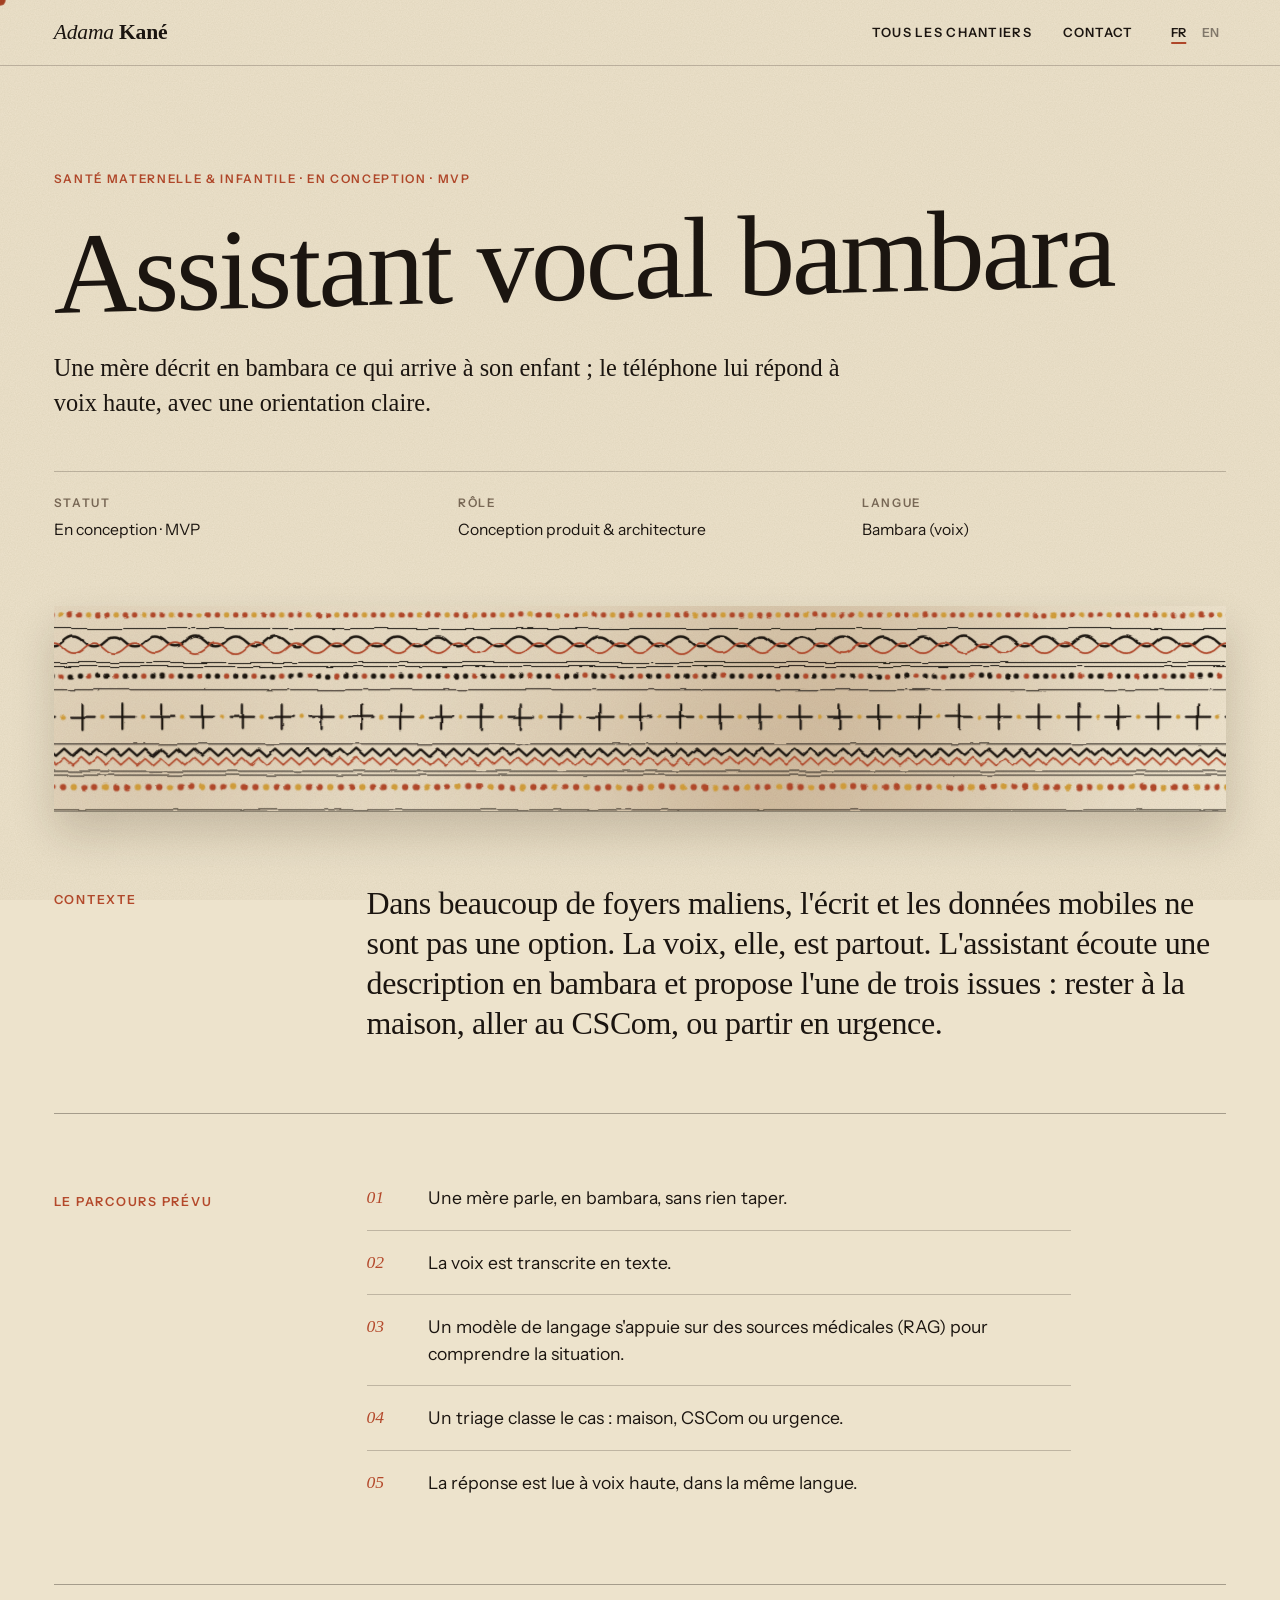
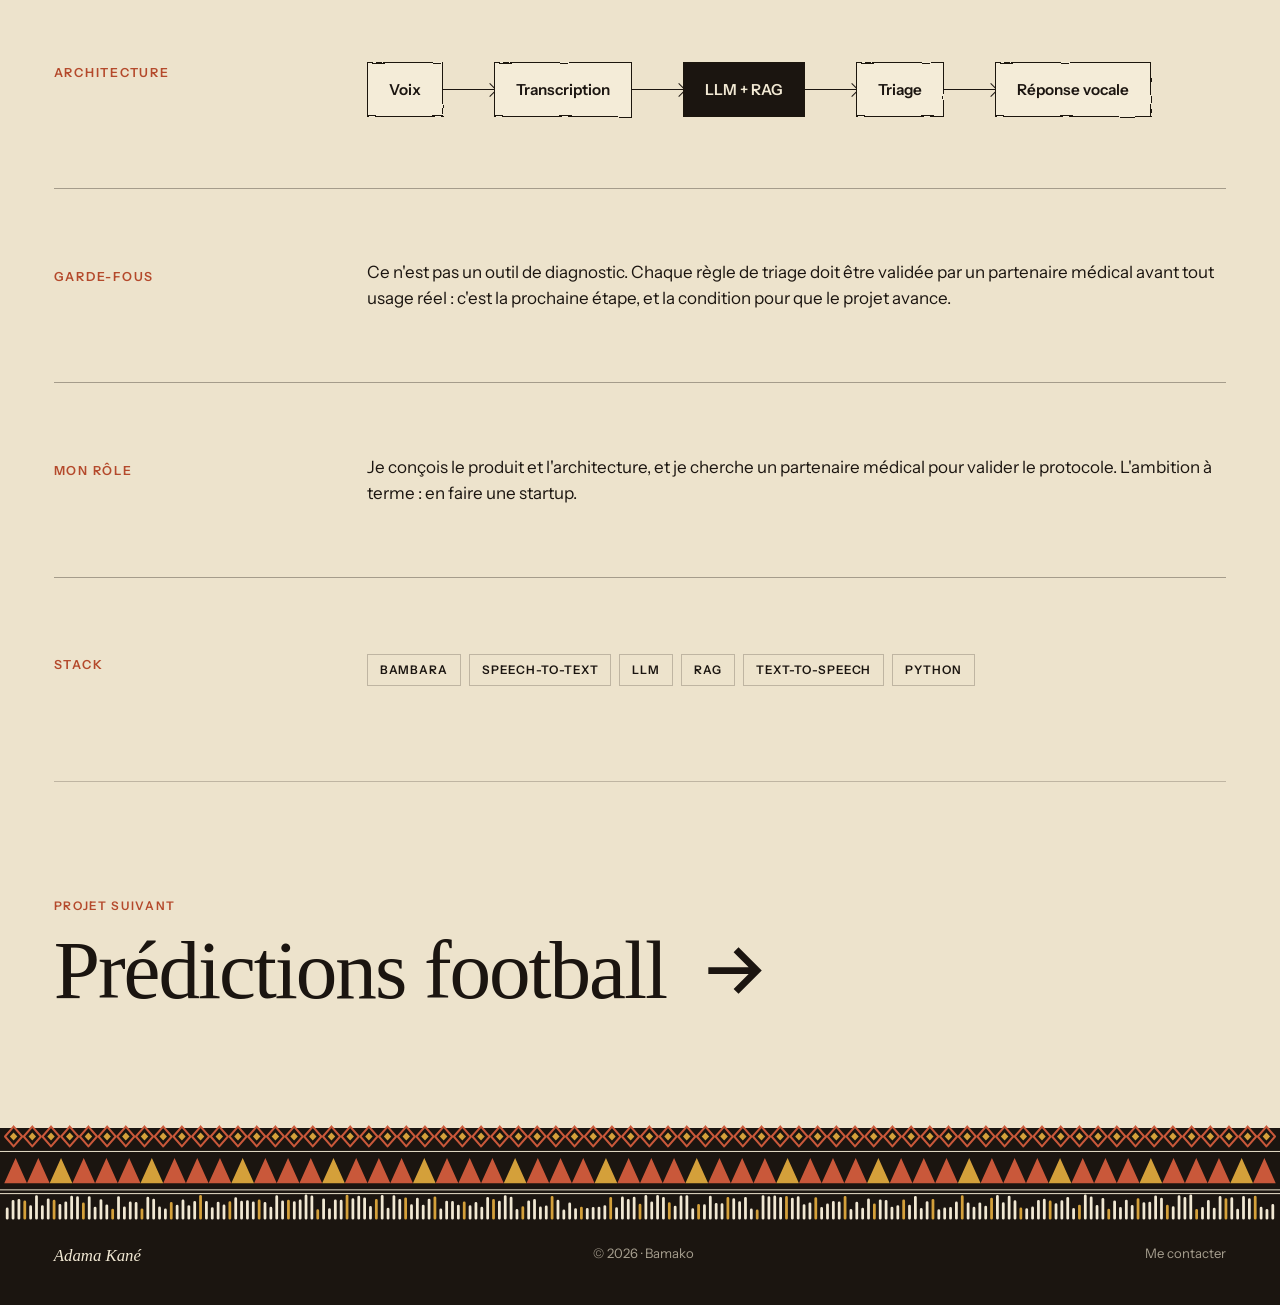
==== projects/assistant-vocal-bambara.html @ c0df25d8 "Mise à jour initiale du portfolio" ====
<!doctype html>
<html lang="fr">
<head>
<meta charset="utf-8">
<meta name="viewport" content="width=device-width,initial-scale=1">
<title data-fr="Assistant vocal bambara — Adama Kané" data-en="Bambara voice assistant — Adama Kané">Assistant vocal bambara — Adama Kané</title>
<meta name="description" content="Une mère décrit en bambara ce qui arrive à son enfant ; le téléphone lui répond à voix haute, avec une orientation claire.">
<meta name="theme-color" content="#EDE3CC">
<link rel="preload" href="../assets/fonts/fraunces-latin-full-normal.woff2" as="font" type="font/woff2" crossorigin>
<link rel="stylesheet" href="../assets/site.css">
<link rel="stylesheet" href="../assets/motion.css">
<script>document.documentElement.classList.add('js')</script>
</head>
<body>
<div class="veil" aria-hidden="true"></div>
<header class="hdr" data-tone="paper">
  <a class="brand" href="../index.html" aria-label="Adama Kané">Adama <b>Kané</b></a>
  <nav class="nav">
    <a href="../index.html#travaux" class="keep"><span class="fr">Tous les chantiers</span><span class="en">All work</span></a>
    <a href="../index.html#contact" class="keep">Contact</a>
    <div class="lang" role="group" aria-label="Langue"><button data-l="fr" class="on">FR</button><button data-l="en">EN</button></div>
  </nav>
</header>

<main>
<section class="case-hero">
  <div class="wrap">
    <p class="small"><span class="fr">Santé maternelle &amp; infantile · En conception · MVP</span><span class="en">Maternal &amp; child health · In design · MVP</span></p>
    <h1 class="disp split"><span class="fr">Assistant vocal bambara</span><span class="en">Bambara voice assistant</span></h1>
    <p class="case-lead rv"><span class="fr">Une mère décrit en bambara ce qui arrive à son enfant ; le téléphone lui répond à voix haute, avec une orientation claire.</span><span class="en">A mother describes in Bambara what is happening to her child; the phone answers aloud with a clear direction.</span></p>
    <div class="case-meta rv"><div><span class="small"><span class="fr">Statut</span><span class="en">Status</span></span><span class="fr">En conception · MVP</span><span class="en">In design · MVP</span></div><div><span class="small"><span class="fr">Rôle</span><span class="en">Role</span></span><span class="fr">Conception produit &amp; architecture</span><span class="en">Product design &amp; architecture</span></div><div><span class="small"><span class="fr">Langue</span><span class="en">Language</span></span><span class="fr">Bambara (voix)</span><span class="en">Bambara (voice)</span></div></div>
  </div>
</section>
<div class="banner"><div class="banner-in"><svg class="cloth" data-cloth="banner" data-seed="101" aria-hidden="true"></svg></div></div>
<div class="wrap">
  <div class="cs rv"><h2><span class="fr">Contexte</span><span class="en">Context</span></h2><div><p class="big fr">Dans beaucoup de foyers maliens, l'écrit et les données mobiles ne sont pas une option. La voix, elle, est partout. L'assistant écoute une description en bambara et propose l'une de trois issues : rester à la maison, aller au CSCom, ou partir en urgence.</p><p class="big en">In many Malian households, writing and mobile data are not an option. Voice is everywhere. The assistant listens to a description in Bambara and suggests one of three outcomes: stay home, go to the CSCom, or go to emergency care.</p></div></div>
  <div class="cs rv"><h2><span class="fr">Le parcours prévu</span><span class="en">The planned journey</span></h2><ol><li><span class="fr">Une mère parle, en bambara, sans rien taper.</span><span class="en">A mother speaks in Bambara, without typing anything.</span></li><li><span class="fr">La voix est transcrite en texte.</span><span class="en">The voice is transcribed to text.</span></li><li><span class="fr">Un modèle de langage s'appuie sur des sources médicales (RAG) pour comprendre la situation.</span><span class="en">A language model draws on medical sources (RAG) to understand the situation.</span></li><li><span class="fr">Un triage classe le cas : maison, CSCom ou urgence.</span><span class="en">A triage step classifies the case: home, CSCom or emergency.</span></li><li><span class="fr">La réponse est lue à voix haute, dans la même langue.</span><span class="en">The answer is spoken aloud, in the same language.</span></li></ol></div>
  <div class="cs rv"><h2>Architecture</h2><div class="flow rv"><span class="node">Voix</span><span class="link"></span><span class="node">Transcription</span><span class="link"></span><span class="node core">LLM + RAG</span><span class="link"></span><span class="node">Triage</span><span class="link"></span><span class="node"><span class="fr">Réponse vocale</span><span class="en">Spoken reply</span></span></div></div>
  <div class="cs rv"><h2><span class="fr">Garde-fous</span><span class="en">Safeguards</span></h2><div><p class="fr">Ce n'est pas un outil de diagnostic. Chaque règle de triage doit être validée par un partenaire médical avant tout usage réel : c'est la prochaine étape, et la condition pour que le projet avance.</p><p class="en">This is not a diagnostic tool. Every triage rule must be validated by a medical partner before any real use: that is the next step, and the condition for the project to move forward.</p></div></div>
  <div class="cs rv"><h2><span class="fr">Mon rôle</span><span class="en">My role</span></h2><div><p class="fr">Je conçois le produit et l'architecture, et je cherche un partenaire médical pour valider le protocole. L'ambition à terme : en faire une startup.</p><p class="en">I am designing the product and its architecture, and looking for a medical partner to validate the protocol. The longer-term ambition: turn it into a startup.</p></div></div>
  <div class="cs rv"><h2>Stack</h2><div class="tags"><span>Bambara</span><span>Speech-to-text</span><span>LLM</span><span>RAG</span><span>Text-to-speech</span><span>Python</span></div></div>
  <a class="nextp" href="football-predictions.html" data-cur="Suivant" data-cur-en="Next"><span class="small"><span class="fr">Projet suivant</span><span class="en">Next project</span></span><strong><span class="fr">Prédictions football</span><span class="en">Football predictions</span><svg class="arr" viewBox="0 0 24 24" fill="none" stroke="currentColor" stroke-width="2"><path d="M5 12h14M13 6l6 6-6 6"/></svg></strong></a>
</div>
</main>
<footer class="foot">
  <svg class="band cloth" data-cloth="band" viewBox="0 0 1200 96" aria-hidden="true"></svg>
  <div class="wrap foot-in"><b>Adama Kané</b><span>© <span data-year>2026</span> · Bamako</span><a href="../index.html#contact" class="ul"><span class="fr">Me contacter</span><span class="en">Get in touch</span></a></div>
</footer>
<script src="../assets/cloth.js"></script>
<script src="../assets/site.js"></script>
<script src="../assets/motion.js"></script>
</body>
</html>
---- assets/site.css ----
/* =========================================================
   Adama Kané — portfolio
   Terre, encre, indigo. Motifs inspirés du bògòlanfini.
   ========================================================= */

@font-face{
  font-family:'Fraunces'; font-style:normal; font-weight:100 900; font-display:swap;
  src:url(fonts/fraunces-latin-full-normal.woff2) format('woff2');
  unicode-range:U+0000-00FF,U+0131,U+0152-0153,U+02BB-02BC,U+02C6,U+02DA,U+02DC,U+0304,U+0308,U+0329,U+2000-206F,U+20AC,U+2122,U+2191,U+2193,U+2212,U+2215,U+FEFF,U+FFFD;
}
@font-face{
  font-family:'Fraunces'; font-style:normal; font-weight:100 900; font-display:swap;
  src:url(fonts/fraunces-latin-ext-full-normal.woff2) format('woff2');
  unicode-range:U+0100-02BA,U+02BD-02C5,U+02C7-02CC,U+02CE-02D7,U+02DD-02FF,U+0304,U+0308,U+0329,U+1D00-1DBF,U+1E00-1E9F,U+1EF2-1EFF,U+2020,U+20A0-20AB,U+20AD-20C0,U+2113,U+2C60-2C7F,U+A720-A7FF;
}
@font-face{
  font-family:'Fraunces'; font-style:italic; font-weight:100 900; font-display:swap;
  src:url(fonts/fraunces-latin-full-italic.woff2) format('woff2');
  unicode-range:U+0000-00FF,U+0131,U+0152-0153,U+02BB-02BC,U+02C6,U+02DA,U+02DC,U+0304,U+0308,U+0329,U+2000-206F,U+20AC,U+2122,U+2191,U+2193,U+2212,U+2215,U+FEFF,U+FFFD;
}
@font-face{
  font-family:'Fraunces'; font-style:italic; font-weight:100 900; font-display:swap;
  src:url(fonts/fraunces-latin-ext-full-italic.woff2) format('woff2');
  unicode-range:U+0100-02BA,U+02BD-02C5,U+02C7-02CC,U+02CE-02D7,U+02DD-02FF,U+0304,U+0308,U+0329,U+1D00-1DBF,U+1E00-1E9F,U+1EF2-1EFF,U+2020,U+20A0-20AB,U+20AD-20C0,U+2113,U+2C60-2C7F,U+A720-A7FF;
}
@font-face{
  font-family:'Instrument Sans'; font-style:normal; font-weight:400 700; font-display:swap;
  src:url(fonts/instrument-sans-latin-wght-normal.woff2) format('woff2');
  unicode-range:U+0000-00FF,U+0131,U+0152-0153,U+02BB-02BC,U+02C6,U+02DA,U+02DC,U+0304,U+0308,U+0329,U+2000-206F,U+20AC,U+2122,U+2191,U+2193,U+2212,U+2215,U+FEFF,U+FFFD;
}
@font-face{
  font-family:'Instrument Sans'; font-style:normal; font-weight:400 700; font-display:swap;
  src:url(fonts/instrument-sans-latin-ext-wght-normal.woff2) format('woff2');
  unicode-range:U+0100-02BA,U+02BD-02C5,U+02C7-02CC,U+02CE-02D7,U+02DD-02FF,U+0304,U+0308,U+0329,U+1D00-1DBF,U+1E00-1E9F,U+1EF2-1EFF,U+2020,U+20A0-20AB,U+20AD-20C0,U+2113,U+2C60-2C7F,U+A720-A7FF;
}

:root{
  --paper:#EDE3CC;
  --paper-2:#E4D7B8;
  --cloth:#F4ECD8;
  --ink:#1B1510;
  --mud:#3B2A1E;
  --rust:#B4492B;
  --ochre:#D4A03A;
  --indigo:#1E2A47;
  --cream:#F1E8D3;
  --line:rgba(27,21,16,.22);
  --line-light:rgba(241,232,211,.22);

  --serif:'Fraunces','Iowan Old Style','Georgia',serif;
  --sans:'Instrument Sans','Helvetica Neue',Arial,sans-serif;
  --ease:cubic-bezier(.2,.7,.2,1);
  --pad:clamp(20px,4.2vw,64px);
  --max:1480px;
}

*{ margin:0; padding:0; box-sizing:border-box; }
html{ scroll-behavior:smooth; -webkit-text-size-adjust:100%; text-size-adjust:100%; }
body{
  font-family:var(--sans); font-size:17px; line-height:1.55; color:var(--ink);
  background:var(--paper); overflow-x:hidden;
  -webkit-font-smoothing:antialiased; text-rendering:optimizeLegibility;
}
a{ color:inherit; text-decoration:none; }
button{ font:inherit; color:inherit; background:none; border:0; cursor:pointer; }
img,svg{ display:block; max-width:100%; }
::selection{ background:var(--rust); color:var(--cream); }
:focus-visible{ outline:2px solid var(--rust); outline-offset:4px; }

/* grain de papier */
body::after{
  content:''; position:fixed; inset:0; z-index:998; pointer-events:none; opacity:.55; mix-blend-mode:multiply;
  background-image:url("data:image/svg+xml;utf8,<svg xmlns='http://www.w3.org/2000/svg' width='220' height='220'><filter id='n'><feTurbulence type='fractalNoise' baseFrequency='.85' numOctaves='2' stitchTiles='stitch'/><feColorMatrix values='0 0 0 0 .3  0 0 0 0 .22  0 0 0 0 .12  0 0 0 .22 0'/></filter><rect width='100%' height='100%' filter='url(%23n)'/></svg>");
}

/* langues */
.en{ display:none; }
body.en .fr{ display:none; }
body.en .en{ display:revert; }

.wrap{ max-width:var(--max); margin:0 auto; padding:0 var(--pad); }
.disp{ font-family:var(--serif); font-variation-settings:'opsz' 144,'SOFT' 40,'WONK' 0; font-weight:360; letter-spacing:-.025em; }
.disp em, em.it{ font-style:italic; font-variation-settings:'opsz' 144,'SOFT' 100,'WONK' 1; }
.small{ font-size:.74rem; letter-spacing:.14em; text-transform:uppercase; font-weight:600; }
.arr{ width:1em; height:1em; display:inline-block; vertical-align:-.12em; }

/* ---------- rideau d'entrée ---------- */
.curtain{ display:none; }
.intro .curtain{
  display:grid; place-items:center; position:fixed; inset:0; z-index:1000; background:var(--paper);
  transition:transform 1s cubic-bezier(.7,0,.2,1);
}
.curtain.lift{ transform:translateY(-100%); }
.curtain-inner{ text-align:center; color:var(--ink); }
.curtain svg{ width:min(320px,70vw); height:auto; margin:0 auto 18px; overflow:visible; }
.curtain path{ fill:none; stroke:var(--rust); stroke-width:3; stroke-linecap:round; stroke-linejoin:round; stroke-dasharray:1 2; stroke-dashoffset:1.02; animation:paint 1.1s var(--ease) .15s forwards; }
.curtain-word{ font-family:var(--serif); font-style:italic; font-size:clamp(2rem,6vw,3.4rem); font-variation-settings:'opsz' 144,'SOFT' 100,'WONK' 1; opacity:0; animation:fadeUp .8s var(--ease) .7s forwards; }
@keyframes paint{ to{ stroke-dashoffset:0; } }
@keyframes fadeUp{ from{ opacity:0; transform:translateY(14px); } to{ opacity:1; transform:none; } }

/* ---------- en-tête ---------- */
.hdr{
  position:fixed; top:0; left:0; right:0; z-index:100;
  display:flex; align-items:center; justify-content:space-between; gap:24px;
  padding:16px var(--pad); color:var(--ink); background:rgba(237,227,204,.94);
  border-bottom:1px solid var(--line);
  transition:transform .5s var(--ease), background .4s, color .4s, border-color .4s;
}
.hdr[data-tone="ink"]{ background:rgba(27,21,16,.94); color:var(--cream); border-color:var(--line-light); }
.hdr.hide{ transform:translateY(-101%); }
.brand{ font-family:var(--serif); font-style:italic; font-size:1.35rem; font-variation-settings:'opsz' 72,'SOFT' 100,'WONK' 1; letter-spacing:-.01em; }
.brand b{ font-style:normal; font-weight:600; }
.nav{ display:flex; align-items:center; gap:clamp(14px,2.4vw,34px); }
.nav a{ position:relative; font-size:.8rem; letter-spacing:.1em; text-transform:uppercase; font-weight:600; padding:6px 0; }
.nav a::after, a.ul::after{
  content:''; position:absolute; left:0; bottom:-3px; height:6px; width:0; overflow:hidden;
  background:url("data:image/svg+xml;utf8,<svg xmlns='http://www.w3.org/2000/svg' width='12' height='6' viewBox='0 0 12 6'><path d='M0 3 Q3 0 6 3 T12 3' fill='none' stroke='%23B4492B' stroke-width='1.4'/></svg>") repeat-x left center;
  transition:width .45s var(--ease);
}
.nav a:hover::after, .nav a.on::after, a.ul:hover::after{ width:100%; }
.lang{ display:flex; gap:2px; font-size:.78rem; font-weight:600; letter-spacing:.08em; }
.lang button{ padding:4px 7px; opacity:.5; transition:opacity .25s; }
.lang button.on{ opacity:1; text-decoration:underline; text-decoration-color:var(--rust); text-underline-offset:5px; text-decoration-thickness:2px; }
.menu-btn{ display:none; font-size:.8rem; letter-spacing:.1em; text-transform:uppercase; font-weight:600; }
.mnav{ display:none; }
@media (max-width:860px){
  .nav a:not(.keep){ display:none; }
  .menu-btn{ display:block; }
  .mnav{
    position:fixed; inset:0; z-index:99; background:var(--ink); color:var(--cream);
    display:flex; flex-direction:column; justify-content:center; gap:10px; padding:0 var(--pad);
    transform:translateY(-100%); transition:transform .7s cubic-bezier(.7,0,.2,1);
  }
  body.menu-open .mnav{ transform:none; }
  .mnav a{ font-family:var(--serif); font-size:clamp(2.4rem,11vw,4rem); font-variation-settings:'opsz' 144,'SOFT' 50; font-weight:340; line-height:1.15; }
}

/* ---------- sections ---------- */
section{ position:relative; scroll-margin-top:60px; }
.sec{ padding:clamp(80px,12vw,168px) 0; }
.ink{ background:var(--ink); color:var(--cream); }
.indigo{ background:var(--indigo); color:var(--cream); }
.paper2{ background:var(--paper-2); }
.ink::before, .indigo::before{
  content:''; position:absolute; left:0; right:0; top:-13px; height:14px; z-index:2;
  background:currentColor; color:inherit;
  -webkit-mask:url("data:image/svg+xml;utf8,<svg xmlns='http://www.w3.org/2000/svg' width='28' height='14' viewBox='0 0 28 14'><path d='M0 14 L14 0 L28 14Z' fill='black'/></svg>") repeat-x left bottom/28px 14px;
  mask:url("data:image/svg+xml;utf8,<svg xmlns='http://www.w3.org/2000/svg' width='28' height='14' viewBox='0 0 28 14'><path d='M0 14 L14 0 L28 14Z' fill='black'/></svg>") repeat-x left bottom/28px 14px;
}
.ink::before{ background:var(--ink); } .indigo::before{ background:var(--indigo); }
.kicker{ display:flex; align-items:center; gap:14px; margin-bottom:28px; }
.kicker::before{ content:''; width:38px; height:2px; background:var(--rust); }

/* ---------- hero ---------- */
.hero{ min-height:100svh; display:flex; align-items:center; padding:clamp(110px,14vw,150px) 0 clamp(50px,6vw,80px); }
.hero-grid{ display:grid; grid-template-columns:minmax(0,1.45fr) minmax(0,.8fr); gap:clamp(30px,6vw,110px); align-items:center; width:100%; }
.hero h1{ font-size:clamp(2.55rem,6.1vw,6rem); line-height:.99; margin:0 0 clamp(26px,3.4vw,46px); }
.hero h1 em{ color:var(--rust); }
.hero-lead{ font-size:clamp(1.02rem,1.35vw,1.22rem); max-width:36em; color:#40342a; margin-bottom:clamp(28px,3.4vw,44px); }
.hero-cta{ display:flex; flex-wrap:wrap; align-items:center; gap:18px 34px; }
.btn{
  position:relative; display:inline-flex; align-items:center; gap:12px; padding:17px 26px;
  background:var(--rust); color:var(--cream); font-weight:600; font-size:.95rem; letter-spacing:.02em; overflow:hidden;
  transition:transform .35s var(--ease);
}
.btn::before{ content:''; position:absolute; inset:0; background:var(--ink); transform:translateY(101%); transition:transform .45s var(--ease); }
.btn > *{ position:relative; }
.btn:hover::before{ transform:none; }
.link-arrow{ position:relative; display:inline-flex; align-items:center; gap:10px; font-weight:600; font-size:.95rem; padding-bottom:4px; }
.link-arrow .arr{ transition:transform .35s var(--ease); }
.link-arrow:hover .arr{ transform:translateX(5px); }
.dispo{ display:inline-flex; align-items:center; gap:10px; margin-top:clamp(26px,3vw,40px); font-size:.8rem; letter-spacing:.1em; text-transform:uppercase; font-weight:600; color:#40342a; }
.dispo i{ width:9px; height:9px; border-radius:50%; background:var(--ochre); box-shadow:0 0 0 0 rgba(212,160,58,.6); animation:ping 2.4s ease-out infinite; }
@keyframes ping{ to{ box-shadow:0 0 0 12px rgba(212,160,58,0); } }

.cloth-wrap{
  position:relative; width:100%; max-width:470px; justify-self:end;
  aspect-ratio:400/612; transform:rotate(var(--rot,1.4deg)) translate(var(--tx,0),var(--ty,0));
  transition:transform .9s var(--ease); will-change:transform;
  filter:drop-shadow(0 34px 38px rgba(45,28,12,.26)) drop-shadow(0 4px 6px rgba(45,28,12,.18));
}
.cloth-wrap::before{ /* clou */
  content:''; position:absolute; z-index:3; left:50%; top:-9px; width:15px; height:15px; margin-left:-7px; border-radius:50%;
  background:radial-gradient(circle at 35% 30%,#9a8a72,#3a2e22 70%); box-shadow:0 2px 3px rgba(0,0,0,.35);
}
.cloth{ width:100%; height:100%; overflow:visible; }
.cloth-cap{ position:absolute; left:0; right:0; bottom:-34px; display:flex; justify-content:space-between; font-size:.7rem; letter-spacing:.12em; text-transform:uppercase; font-weight:600; color:#6a5a48; filter:none; }
@media (max-width:900px){
  .hero{ align-items:flex-start; }
  .hero-grid{ grid-template-columns:1fr; }
  .cloth-wrap{ justify-self:start; max-width:340px; margin-top:20px; }
}

/* motifs : tracé progressif */
.cloth .p{ stroke-dasharray:1 2; stroke-dashoffset:1.02; }
.cloth .f{ opacity:0; }
.cloth.painted .p{ animation:paint 1.1s cubic-bezier(.5,0,.2,1) forwards; animation-delay:var(--d,0ms); }
.cloth.painted .f{ animation:fadeIn .6s ease forwards; animation-delay:var(--d,0ms); }
@keyframes fadeIn{ to{ opacity:1; } }
.cloth.static .p{ stroke-dashoffset:0; animation:none; }
.cloth.static .f{ opacity:1; animation:none; }
.cloth g.row{ transition:transform .9s var(--ease); }

/* ---------- manifeste ---------- */
.manifesto p.m-big{ font-size:clamp(1.7rem,3.7vw,3.3rem); line-height:1.17; max-width:21em; }
.manifesto p.m-sub{ margin-top:1.4em; font-size:clamp(1.05rem,1.4vw,1.25rem); line-height:1.6; max-width:34em; font-family:var(--sans); letter-spacing:0; color:#40342a; font-variation-settings:normal; font-weight:400; }
.hl{ background:linear-gradient(transparent 60%,rgba(180,73,43,.3) 60% 94%,transparent 94%) no-repeat left; background-size:0% 100%; transition:background-size 1.3s var(--ease) .5s; }
.hl.in{ background-size:100% 100%; }

/* ---------- chantiers ---------- */
.sec-head{ display:flex; flex-wrap:wrap; justify-content:space-between; align-items:flex-end; gap:20px 40px; margin-bottom:clamp(36px,5vw,64px); }
.sec-head h2{ font-size:clamp(2.6rem,7vw,6.4rem); line-height:.95; }
.sec-head p{ max-width:22em; color:#5a4a3a; font-size:.98rem; }
.ink .sec-head p, .indigo .sec-head p{ color:rgba(241,232,211,.7); }
.rows{ border-bottom:1px solid var(--line); }
.row{
  display:grid; grid-template-columns:4.2rem minmax(0,1.5fr) minmax(0,1fr) auto; align-items:center; gap:clamp(14px,2.4vw,40px);
  padding:clamp(22px,2.8vw,38px) 0; border-top:1px solid var(--line); position:relative;
}
.row .no{ font-family:var(--serif); font-size:1rem; font-style:italic; color:var(--rust); font-variation-settings:'opsz' 36,'SOFT' 100,'WONK' 1; }
.row h3{ font-size:clamp(1.9rem,4.1vw,3.8rem); line-height:1.02; transition:transform .55s var(--ease), color .35s; }
.row .meta{ font-size:.95rem; color:#4d3f31; }
.row .meta .small{ display:block; color:var(--rust); margin-bottom:6px; }
.row .stack{ display:block; margin-top:8px; font-size:.78rem; letter-spacing:.06em; color:#7a6a58; }
.row .thumb{ width:0; height:clamp(88px,9vw,130px); overflow:hidden; transition:width .7s var(--ease); background:var(--cloth); box-shadow:0 10px 24px rgba(45,28,12,.2); }
.row .thumb svg{ width:15rem; height:100%; }
.row .go{ position:absolute; right:0; top:50%; width:44px; height:44px; margin-top:-22px; display:grid; place-items:center; border:1px solid var(--ink); border-radius:50%; opacity:0; transform:translateX(-10px); transition:all .45s var(--ease); background:var(--paper); }
.row:hover h3{ transform:translateX(clamp(8px,1.2vw,18px)); color:var(--rust); }
.row:hover .thumb{ width:min(15rem,18vw); }
.row:hover .go{ opacity:1; transform:none; }
@media (hover:none){ .row .thumb{ width:6.5rem; } .row .thumb svg{ width:100%; } .row .go{ display:none; } }
@media (max-width:860px){
  .row{ grid-template-columns:2.4rem minmax(0,1fr); }
  .row .meta{ grid-column:2; }
  .row .thumb{ grid-column:2; width:100%; height:64px; }
  .row .thumb svg{ width:100%; }
  .row:hover .thumb{ width:100%; }
  .row .go{ display:none; }
}

/* ---------- en ce moment (voix) ---------- */
.voice h2{ font-size:clamp(2.8rem,8.4vw,8rem); line-height:.93; }
.voice h2 .l{ display:block; transition:color .6s, transform .8s var(--ease); color:rgba(241,232,211,.26); }
.voice h2 .l.on{ color:var(--cream); transform:translateX(.06em); }
.voice h2 .l.on.k2{ color:var(--ochre); }
.voice h2 .l.on.k3{ color:#E0694A; }
.voice-grid{ display:grid; grid-template-columns:minmax(0,1.1fr) minmax(0,.9fr); gap:clamp(30px,6vw,100px); align-items:end; margin-top:clamp(36px,5vw,64px); }
.voice canvas{ width:100%; height:clamp(160px,22vw,260px); display:block; }
.voice-copy p{ color:rgba(241,232,211,.82); max-width:33em; margin-bottom:1.1em; }
.voice-copy .note{ font-size:.82rem; color:rgba(241,232,211,.5); border-left:2px solid var(--rust); padding-left:14px; margin-top:26px; }
.voice-cta{ margin-top:34px; }
.voice .link-arrow{ color:var(--cream); }
.tags{ display:flex; flex-wrap:wrap; gap:8px; margin:6px 0 24px; }
.tags span{ font-size:.74rem; letter-spacing:.08em; text-transform:uppercase; font-weight:600; padding:6px 12px; border:1px solid var(--line-light); }
@media (max-width:900px){ .voice-grid{ grid-template-columns:1fr; } }

/* ---------- atelier ---------- */
.craft-row{ display:grid; grid-template-columns:minmax(0,.7fr) minmax(0,2.3fr); gap:clamp(18px,4vw,60px); padding:clamp(22px,2.6vw,34px) 0; border-top:1px solid var(--line); }
.craft-row:last-child{ border-bottom:1px solid var(--line); }
.craft-row h3{ font-size:1rem; font-weight:600; font-family:var(--sans); letter-spacing:0; font-variation-settings:normal; }
.craft-row h3 i{ display:block; font-family:var(--serif); font-style:italic; color:var(--rust); font-weight:400; margin-bottom:4px; font-variation-settings:'opsz' 36,'SOFT' 100,'WONK' 1; }
.items{ font-family:var(--serif); font-size:clamp(1.5rem,2.9vw,2.6rem); line-height:1.22; font-variation-settings:'opsz' 100,'SOFT' 30; font-weight:340; letter-spacing:-.015em; }
.items span{ transition:color .25s, font-style .25s; cursor:default; }
.items span:hover{ color:var(--rust); font-style:italic; }
.items span + span::before{ content:''; display:inline-block; width:.3em; height:.3em; margin:0 .5em .14em; background:var(--rust); transform:rotate(45deg); }
.items small{ font-family:var(--sans); font-size:.5em; letter-spacing:.08em; text-transform:uppercase; color:var(--rust); font-weight:600; margin-left:.6em; }
@media (max-width:760px){ .craft-row{ grid-template-columns:1fr; gap:8px; } }

/* ---------- parcours ---------- */
.path{ display:grid; grid-template-columns:minmax(0,1.6fr) minmax(0,.9fr); gap:clamp(30px,6vw,100px); }
.step{ display:grid; grid-template-columns:minmax(6.5rem,.5fr) 1fr; gap:clamp(14px,3vw,40px); padding:clamp(22px,2.8vw,36px) 0; border-top:1px solid var(--line); }
.step:last-child{ border-bottom:1px solid var(--line); }
.step .yr{ font-family:var(--serif); font-size:clamp(1.8rem,3.4vw,3rem); line-height:1; font-variation-settings:'opsz' 144,'SOFT' 60; font-weight:340; color:var(--rust); letter-spacing:-.02em; }
.step h3{ font-family:var(--sans); font-size:1.1rem; font-weight:600; margin-bottom:4px; }
.step .where{ color:#6a5a48; font-size:.92rem; margin-bottom:8px; }
.step p{ font-size:.96rem; color:#40342a; max-width:36em; }
.aside-lang{ align-self:start; position:sticky; top:100px; }
.aside-lang p.disp{ font-size:clamp(1.5rem,2.4vw,2.2rem); line-height:1.2; }
@media (max-width:900px){ .path{ grid-template-columns:1fr; } .aside-lang{ position:static; } }

/* ---------- contact ---------- */
.contact h2{ font-size:clamp(2.8rem,8.6vw,8.4rem); line-height:.94; margin-bottom:clamp(36px,5vw,70px); }
.paths{ display:grid; grid-template-columns:1fr 1fr; border-top:1px solid var(--line-light); }
.paths a{ position:relative; padding:clamp(26px,3vw,44px) clamp(0px,1.4vw,20px) clamp(26px,3vw,44px) 0; display:block; overflow:hidden; }
.paths a + a{ border-left:1px solid var(--line-light); padding-left:clamp(20px,3vw,44px); }
.paths .small{ color:var(--ochre); display:block; margin-bottom:12px; }
.paths strong{ font-family:var(--serif); font-weight:340; font-size:clamp(1.6rem,3.2vw,2.8rem); line-height:1.1; display:flex; align-items:center; gap:14px; font-variation-settings:'opsz' 144,'SOFT' 40; transition:color .3s, transform .5s var(--ease); }
.paths a:hover strong{ color:var(--ochre); transform:translateX(8px); }
.paths .arr{ width:.9em; height:.9em; flex-shrink:0; }
.reach{ display:grid; grid-template-columns:repeat(4,1fr); gap:20px 30px; margin-top:clamp(34px,4vw,56px); padding-top:26px; border-top:1px solid var(--line-light); }
.reach .small{ display:block; color:rgba(241,232,211,.5); margin-bottom:6px; }
.reach a, .reach button{ font-size:1rem; text-align:left; word-break:break-word; position:relative; }
.reach .copy::after{ content:attr(data-done); position:absolute; left:0; top:-1.4em; font-size:.68rem; letter-spacing:.1em; text-transform:uppercase; color:var(--ochre); opacity:0; transition:opacity .25s; }
.reach .copy.ok::after{ opacity:1; }
@media (max-width:860px){ .paths{ grid-template-columns:1fr; } .paths a + a{ border-left:0; border-top:1px solid var(--line-light); padding-left:0; } .reach{ grid-template-columns:1fr 1fr; } }

/* ---------- pied ---------- */
.foot{ background:var(--ink); color:rgba(241,232,211,.65); padding:0 0 36px; }
.band{ display:block; width:100%; height:clamp(54px,7vw,96px); }
.foot-in{ display:flex; flex-wrap:wrap; justify-content:space-between; gap:12px 30px; padding-top:26px; font-size:.82rem; }
.foot-in b{ color:var(--cream); font-family:var(--serif); font-style:italic; font-weight:400; font-size:1.05rem; }

/* ---------- curseur ---------- */
.cur{ position:fixed; top:0; left:0; z-index:1001; pointer-events:none; width:12px; height:12px; margin:-6px 0 0 -6px; border-radius:50%; background:var(--rust); mix-blend-mode:multiply; opacity:0; transition:width .35s var(--ease), height .35s var(--ease), margin .35s var(--ease), opacity .3s; display:grid; place-items:center; will-change:transform; }
.cur.on{ opacity:1; }
.cur.big{ width:78px; height:78px; margin:-39px 0 0 -39px; mix-blend-mode:normal; background:var(--rust); }
.cur span{ font-size:.68rem; letter-spacing:.1em; text-transform:uppercase; font-weight:700; color:var(--cream); opacity:0; transition:opacity .25s; }
.cur.big span{ opacity:1; }
@media (hover:none){ .cur{ display:none; } }

/* ---------- révélations ---------- */
.js .rv:not(.in){ opacity:0; transform:translateY(26px); }
.rv{ transition:opacity 1s var(--ease), transform 1s var(--ease); transition-delay:var(--d,0ms); }
.w{ display:inline-block; overflow:hidden; vertical-align:top; padding:0 .04em .12em; margin:0 -.04em -.12em; }
.w > span{ display:inline-block; transform:translateY(108%); transition:transform 1s var(--ease); transition-delay:calc(var(--i)*45ms + var(--base,0ms)); }
.go-words .w > span, .in .w > span{ transform:none; }

/* transition entre pages */
.veil{ position:fixed; inset:0; z-index:1002; background:var(--paper); opacity:0; pointer-events:none; transition:opacity .32s ease; }
body.leaving .veil{ opacity:1; pointer-events:auto; }

/* ---------- pages projet ---------- */
.case-hero{ padding:clamp(120px,14vw,170px) 0 clamp(36px,5vw,64px); }
.case-hero .small{ color:var(--rust); }
.case-hero h1{ font-size:clamp(3rem,9vw,8.6rem); line-height:.93; margin:18px 0 clamp(24px,3vw,38px); }
.case-lead{ font-size:clamp(1.15rem,1.9vw,1.6rem); line-height:1.4; max-width:34em; font-family:var(--serif); font-variation-settings:'opsz' 36,'SOFT' 50; font-weight:350; }
.case-meta{ display:grid; grid-template-columns:repeat(3,minmax(0,1fr)); gap:20px 40px; margin-top:clamp(32px,4vw,56px); padding-top:22px; border-top:1px solid var(--line); }
.case-meta .small{ display:block; color:#7a6a58; margin-bottom:6px; }
.case-meta div{ font-size:.98rem; }
.banner{ margin:0 var(--pad); max-width:calc(var(--max) - 2*var(--pad)); }
.banner-in{ background:var(--cloth); box-shadow:0 22px 40px rgba(45,28,12,.18); height:clamp(120px,16vw,210px); overflow:hidden; }
.banner-in svg{ width:100%; height:100%; }
@media (min-width:1480px){ .banner{ margin:0 auto; } }
.cs{ display:grid; grid-template-columns:minmax(0,.7fr) minmax(0,2.3fr); gap:clamp(18px,4vw,70px); padding:clamp(40px,5.5vw,84px) 0; border-top:1px solid var(--line); }
.cs h2{ font-family:var(--sans); font-size:.78rem; letter-spacing:.14em; text-transform:uppercase; font-weight:600; color:var(--rust); padding-top:.6em; }
.cs p.big{ font-family:var(--serif); font-variation-settings:'opsz' 100,'SOFT' 40; font-weight:340; font-size:clamp(1.4rem,2.5vw,2.3rem); line-height:1.25; max-width:30em; letter-spacing:-.012em; }
.cs p + p{ margin-top:1.2em; max-width:36em; }
.cs ol{ list-style:none; counter-reset:n; }
.cs ol li{ counter-increment:n; display:grid; grid-template-columns:3.2rem 1fr; gap:10px; padding:18px 0; border-top:1px solid var(--line); font-size:1.1rem; max-width:40em; }
.cs ol li:first-child{ border-top:0; padding-top:0; }
.cs ol li::before{ content:counter(n,decimal-leading-zero); font-family:var(--serif); font-style:italic; color:var(--rust); font-variation-settings:'opsz' 36,'SOFT' 100,'WONK' 1; }
.cs .tags span{ border-color:var(--line); }
.flow{ display:flex; flex-wrap:wrap; align-items:center; gap:0; margin-top:6px; }
.node{ position:relative; padding:16px 22px; font-weight:600; font-size:.95rem; background:var(--cloth); }
.node::before{ content:''; position:absolute; inset:0; border:1.6px solid var(--ink); filter:url(#rough); pointer-events:none; }
.node.core{ background:var(--ink); color:var(--cream); }
.link{ flex:0 0 clamp(26px,4vw,56px); height:1.6px; background:var(--ink); position:relative; transform-origin:left; }
.link::after{ content:''; position:absolute; right:-1px; top:-4px; width:9px; height:9px; border-top:1.6px solid var(--ink); border-right:1.6px solid var(--ink); transform:rotate(45deg); }
.rv .link{ transform:scaleX(0); transition:transform .8s var(--ease) .5s; }
.rv.in .link{ transform:none; }
.nextp{ display:block; padding:clamp(60px,9vw,130px) 0; border-top:1px solid var(--line); }
.nextp .small{ color:var(--rust); display:block; margin-bottom:14px; }
.nextp strong{ font-family:var(--serif); font-weight:340; font-size:clamp(2.2rem,6.5vw,5.8rem); line-height:1; display:flex; align-items:center; gap:.3em; letter-spacing:-.025em; font-variation-settings:'opsz' 144,'SOFT' 40; transition:transform .6s var(--ease), color .3s; }
.nextp:hover strong{ transform:translateX(.25em); color:var(--rust); }
@media (max-width:760px){ .cs{ grid-template-columns:1fr; gap:6px; } .case-meta{ grid-template-columns:1fr; } }

/* ---------- mouvement réduit ---------- */
@media (prefers-reduced-motion:reduce){
  html{ scroll-behavior:auto; }
  *{ animation-duration:.01ms !important; animation-delay:0ms !important; transition-duration:.01ms !important; transition-delay:0ms !important; }
  .js .rv:not(.in){ opacity:1; transform:none; }
  .w > span{ transform:none; }
  .cloth .p{ stroke-dashoffset:0; }
  .cloth .f{ opacity:1; }
  .hl{ background-size:100% 100%; }
}
---- assets/motion.css ----
/* =========================================================
   MOTION — système de mouvement (complète site.css)
   Chaque bloc correspond à un module de motion.js.
   01 Progression · 02 Séparateurs tissés · 03 Pipeline vocal
   04 Frise du parcours · 05 Magnétisme · 06 Bandeau défilant
   07 Inertie du défilement · 08 Parallaxe · 09 Cascades
   10 Impulsion d'architecture · 11 Typographie vivante
   12 Lignes qui se tracent · 13 Tissu qui se déroule
   ========================================================= */

/* ---------- 01 · progression de lecture ---------- */
.prog{
  position:fixed; top:0; left:0; z-index:101; height:6px; width:0; pointer-events:none;
  background:url("data:image/svg+xml;utf8,<svg xmlns='http://www.w3.org/2000/svg' width='12' height='6' viewBox='0 0 12 6'><path d='M0 6 L3 0 L6 6 L9 0 L12 6' fill='none' stroke='%23B4492B' stroke-width='1.6' stroke-linejoin='round'/></svg>") repeat-x left top;
}

/* ---------- 02 · séparateurs tissés ---------- */
.strip{ height:clamp(30px,4vw,48px); overflow:hidden; margin:0 var(--pad); }
.strip svg{ width:100%; height:100%; }

/* ---------- 03 · pipeline vocal ---------- */
.pipe{ margin-top:clamp(50px,7vw,100px); padding-top:clamp(26px,3vw,40px); border-top:1px solid var(--line-light); }
.pipe-cap{ display:block; color:rgba(241,232,211,.55); margin-bottom:clamp(28px,3.4vw,46px); }
.pipe-cap em{ font-style:normal; color:var(--ochre); }
.pipe-track{ position:relative; display:grid; grid-template-columns:repeat(5,1fr); gap:0 14px; }
.pipe-track::before{ content:''; position:absolute; left:10%; right:10%; top:6.5px; height:1.5px; background:rgba(241,232,211,.22); }
.st{ position:relative; padding-top:34px; text-align:center; }
.st::before{
  content:''; position:absolute; top:0; left:50%; width:15px; height:15px; margin-left:-7.5px; border-radius:50%;
  background:var(--ink); border:1.5px solid rgba(241,232,211,.45); transition:background .5s, border-color .5s, transform .5s var(--ease);
}
.st b{ display:block; font-family:var(--serif); font-style:italic; font-weight:400; color:var(--rust); font-size:1rem; margin-bottom:2px; font-variation-settings:'opsz' 36,'SOFT' 100,'WONK' 1; }
.st > span{ display:block; font-family:var(--serif); font-size:clamp(1.05rem,1.7vw,1.5rem); line-height:1.15; color:rgba(241,232,211,.4); transition:color .6s; font-variation-settings:'opsz' 72,'SOFT' 40; }
.st > span.en{ display:none; }
body.en .st > span.fr{ display:none; }
body.en .st > span.en{ display:block; }
.st.lit::before{ background:var(--ochre); border-color:var(--ochre); transform:scale(1.2); }
.st.lit > span{ color:var(--cream); }
.pulse{ position:absolute; left:0; top:0; z-index:2; width:15px; height:15px; border-radius:50%; background:var(--rust); box-shadow:0 0 0 0 rgba(180,73,43,.55); animation:ping2 1.6s ease-out infinite; pointer-events:none; will-change:transform; }
@keyframes ping2{ to{ box-shadow:0 0 0 16px rgba(180,73,43,0); } }
.outs{ list-style:none; margin-top:12px; display:flex; flex-direction:column; align-items:center; gap:4px; }
.outs li{ font-size:.7rem; letter-spacing:.1em; text-transform:uppercase; font-weight:600; padding:4px 10px; border:1px solid rgba(241,232,211,.18); color:rgba(241,232,211,.3); transition:all .5s var(--ease); }
.st-tri.lit .outs li.on{ color:var(--ink); background:var(--ochre); border-color:var(--ochre); transform:scale(1.06); }
.st-tri.lit .outs li.on.o3{ background:var(--rust); border-color:var(--rust); color:var(--cream); }
@media (max-width:760px){
  .pipe-track{ grid-template-columns:1fr; gap:22px 0; }
  .pipe-track::before{ left:6.5px; right:auto; top:6px; bottom:20px; width:1.5px; height:auto; }
  .st{ text-align:left; padding:0 0 0 38px; min-height:26px; }
  .st::before{ left:0; margin-left:0; top:3px; }
  .outs{ flex-direction:row; flex-wrap:wrap; justify-content:flex-start; }
}

/* ---------- 04 · frise du parcours ---------- */
.steps{ --tlp:clamp(26px,3vw,40px); position:relative; padding-left:var(--tlp); }
.steps::before{ content:''; position:absolute; left:5px; top:0; bottom:0; width:1.5px; background:rgba(27,21,16,.16); }
.steps::after{ content:''; position:absolute; left:5px; top:0; bottom:0; width:1.5px; background:var(--rust); transform-origin:top; transform:scaleY(var(--p,0)); }
.step::before{
  content:''; position:absolute; z-index:1; left:calc(var(--tlp) * -1); top:clamp(32px,3.6vw,46px); width:11.5px; height:11.5px; border-radius:50%;
  background:var(--paper-2); border:1.5px solid rgba(27,21,16,.4); transition:background .5s, border-color .5s, transform .6s var(--ease);
}
.step.act::before{ background:var(--rust); border-color:var(--rust); transform:scale(1.35); }
.js .step .yr{ transition:color .7s, transform .8s var(--ease); color:#ab9c82; }
.js .step.act .yr{ color:var(--rust); transform:translateX(6px); }

/* ---------- 06 · bandeau défilant ---------- */
.marq{ overflow:hidden; margin-bottom:clamp(60px,8vw,120px); }
.marq-in{ display:flex; width:max-content; will-change:transform; }
.marq-set{ display:flex; align-items:center; flex-shrink:0; }
.marq-set span{ font-family:var(--serif); font-style:italic; font-size:clamp(3.2rem,9vw,8.4rem); line-height:1.05; padding:0 .12em .08em; font-variation-settings:'opsz' 144,'SOFT' 100,'WONK' 1; color:rgba(241,232,211,.22); white-space:nowrap; }
.marq-set span.f{ color:var(--ochre); }
.marq-set i{ flex:0 0 auto; width:.34em; height:.34em; margin:0 .3em; background:var(--rust); transform:rotate(45deg); font-size:clamp(3.2rem,9vw,8.4rem); }

/* ---------- 08 · parallaxe ---------- */
.banner-in svg{ transform:translateY(var(--py,0px)) scale(1.16); will-change:transform; }

/* ---------- 09 · cascades ---------- */
.js .stg{ opacity:0; transform:translateY(.6em); transition:opacity .9s var(--ease), transform .9s var(--ease), color .25s, font-style .25s; transition-delay:calc(var(--k,0) * 75ms + 280ms); }
.js .in .stg{ opacity:1; transform:none; }
.js .done .stg, .js .stg.done{ transition-delay:0ms; }
.items .stg{ display:inline-block; }

/* ---------- 10 · impulsion d'architecture ---------- */
.node{ transition:transform .5s var(--ease), color .4s, background .4s; }
.node::before{ transition:border-color .4s; }
.node.lit{ transform:translateY(-4px); }
.node.lit::before{ border-color:var(--rust); border-width:2.2px; }
.link{ transition:background .4s; }
.link.lit{ background:var(--rust); }
.link.lit::after{ border-color:var(--rust); }
.flow .node.core.lit{ background:var(--rust); }

/* ---------- 11 · typographie vivante ---------- */
@keyframes soft{
  0%,100%{ font-variation-settings:'opsz' 144,'SOFT' 0,'WONK' 1; }
  50%{ font-variation-settings:'opsz' 144,'SOFT' 100,'WONK' 1; }
}
.hero h1 em, .contact h2 em, .voice h2 em{ animation:soft 7s ease-in-out infinite; }
.contact h2 em{ animation-duration:9s; animation-delay:-3s; }
.voice h2 em{ animation-duration:8s; animation-delay:-2s; }
.row h3{ font-variation-settings:'opsz' 144,'SOFT' 0,'WONK' 0; transition:transform .55s var(--ease), color .35s, font-variation-settings .6s var(--ease); }
.row:hover h3{ font-variation-settings:'opsz' 144,'SOFT' 100,'WONK' 1; }
.disp{ will-change:auto; }

/* ---------- 12 · lignes qui se tracent ---------- */
.row,.craft-row,.cs,.step{ border-top-color:transparent; position:relative; }
.row::before,.craft-row::before,.cs::before,.step::after{
  content:''; position:absolute; left:0; right:0; top:-1px; height:1px; background:rgba(27,21,16,.34);
  transform-origin:left; transition:transform 1.4s var(--ease);
}
.js .row:not(.in)::before, .js .craft-row:not(.in)::before, .js .cs:not(.in)::before, .js .step:not(.in)::after{ transform:scaleX(0); }
.kicker::before{ transition:width 1s var(--ease) .2s; }
.js .kicker.rv:not(.in)::before{ width:0; }

/* ---------- 13 · tissu qui se déroule ---------- */
.cloth-wrap{ clip-path:inset(-70px -70px -70px -70px); }
.js .cloth-wrap:not(.in){ clip-path:inset(-70px -70px 100% -70px); }
.cloth-wrap.rv{ transition:opacity .6s ease, transform .9s var(--ease), clip-path 1.7s cubic-bezier(.6,0,.2,1) .15s; }
.js .cloth-wrap.rv:not(.in){ transform:translateY(-30px) rotate(var(--rot,1.4deg)); }
.cloth-cap{ transition:opacity .8s ease 1.4s; }
.js .cloth-wrap:not(.in) .cloth-cap{ opacity:0; }
.cloth-wrap::before{ transition:transform .7s cubic-bezier(.3,1.6,.5,1) .1s, opacity .3s; }
.js .cloth-wrap:not(.in)::before{ transform:translateY(-40px); opacity:0; }

/* ---------- mouvement réduit ---------- */
@media (prefers-reduced-motion:reduce){
  .pulse, .hero h1 em, .contact h2 em, .voice h2 em{ animation:none; }
  .js .stg{ opacity:1; transform:none; }
  .js .row:not(.in)::before, .js .craft-row:not(.in)::before, .js .cs:not(.in)::before, .js .step:not(.in)::after{ transform:none; }
  .js .cloth-wrap:not(.in){ clip-path:inset(-70px); transform:none; }
  .js .cloth-wrap:not(.in)::before, .js .cloth-wrap:not(.in) .cloth-cap{ opacity:1; transform:none; }
  .banner-in svg{ transform:scale(1.16); }
  .marq-in{ transform:none !important; }
}
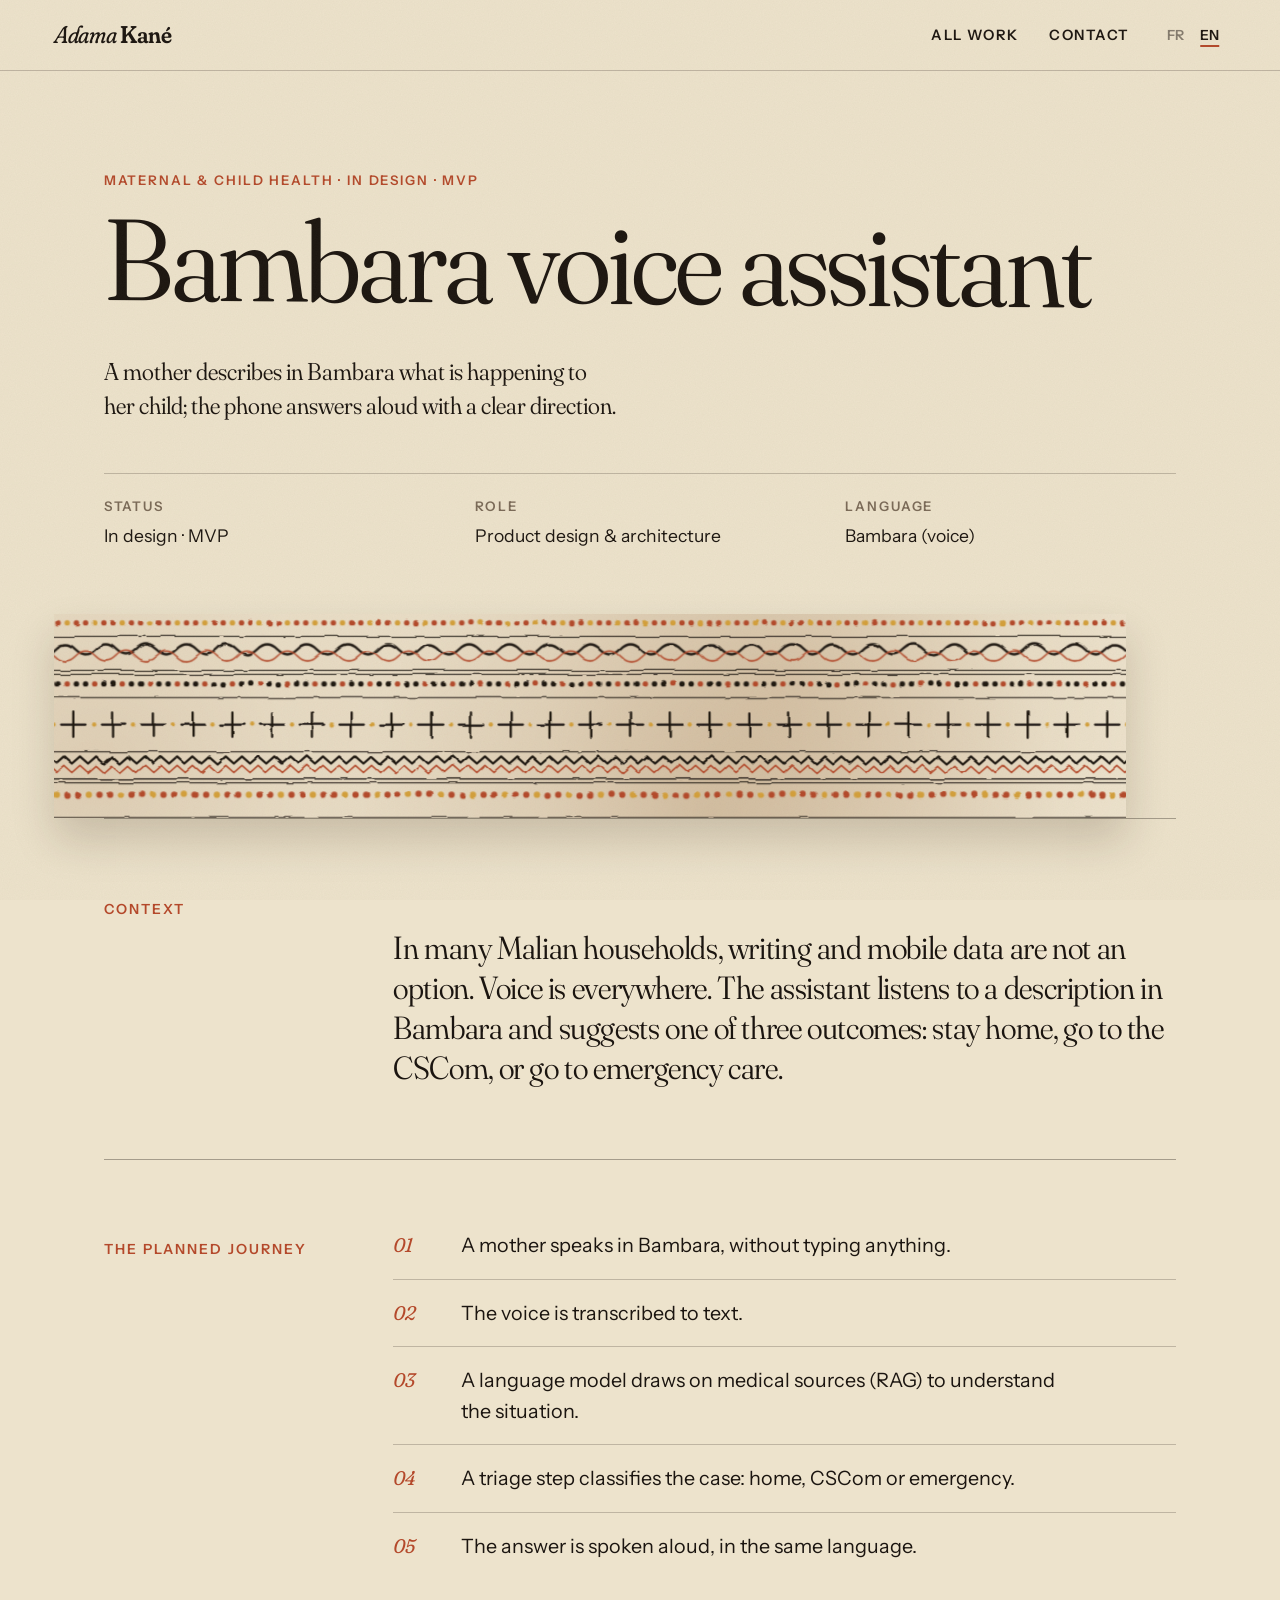
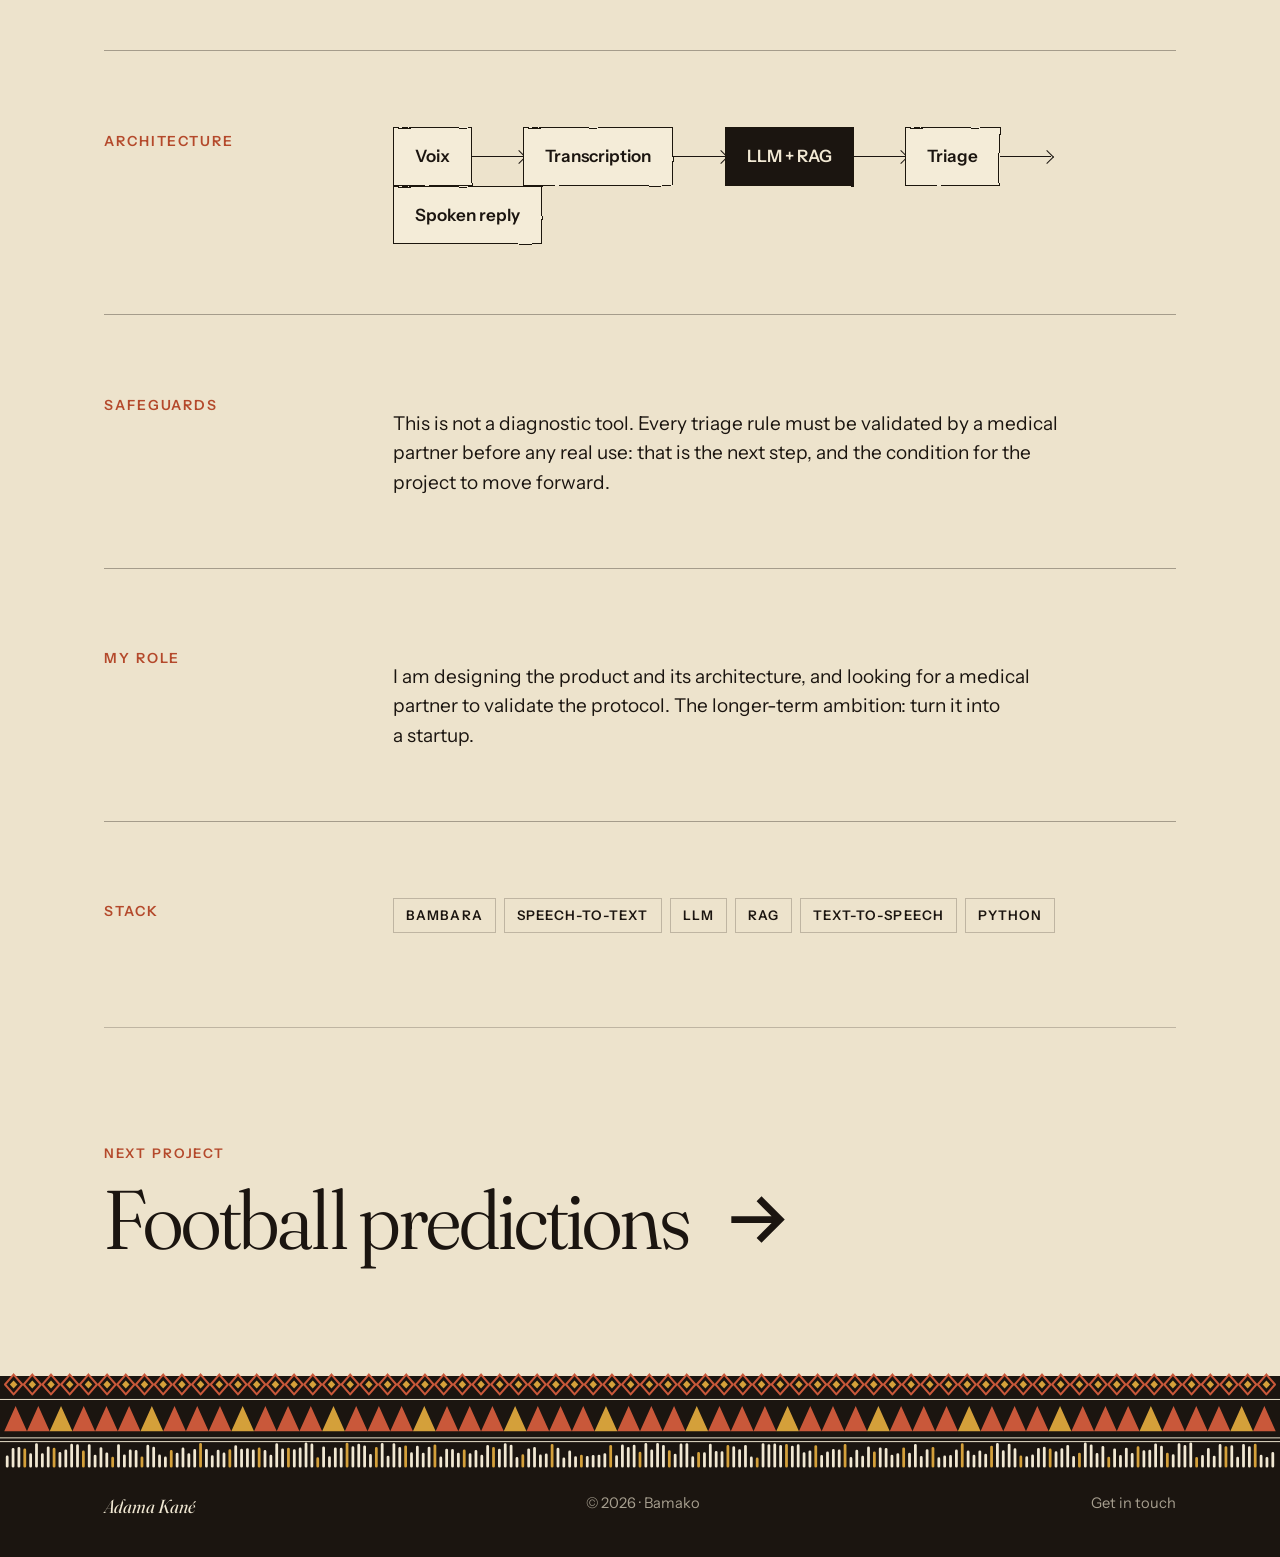
==== commit 464f433c: "Nouvel version de mon portfolio" ====
--- a/projects/assistant-vocal-bambara.html
+++ b/projects/assistant-vocal-bambara.html
@@ -6,12 +6,15 @@
 <title data-fr="Assistant vocal bambara — Adama Kané" data-en="Bambara voice assistant — Adama Kané">Assistant vocal bambara — Adama Kané</title>
 <meta name="description" content="Une mère décrit en bambara ce qui arrive à son enfant ; le téléphone lui répond à voix haute, avec une orientation claire.">
 <meta name="theme-color" content="#EDE3CC">
+<meta name="color-scheme" content="light">
+<link rel="icon" href="data:image/svg+xml,%3Csvg xmlns='http://www.w3.org/2000/svg' viewBox='0 0 32 32'%3E%3Crect width='32' height='32' rx='6' fill='%231B1510'/%3E%3Cpath d='M3 22 L9.5 10 L16 22 L22.5 10 L29 22' fill='none' stroke='%23D4A03A' stroke-width='2.6' stroke-linejoin='round' stroke-linecap='round'/%3E%3C/svg%3E">
 <link rel="preload" href="../assets/fonts/fraunces-latin-full-normal.woff2" as="font" type="font/woff2" crossorigin>
-<link rel="stylesheet" href="../assets/site.css">
-<link rel="stylesheet" href="../assets/motion.css">
+<link rel="preload" href="../assets/fonts/instrument-sans-latin-wght-normal.woff2" as="font" type="font/woff2" crossorigin>
+<link rel="stylesheet" href="../assets/app.min.css">
 <script>document.documentElement.classList.add('js')</script>
 </head>
 <body>
+<a class="skip" href="#main"><span class="fr">Aller au contenu</span><span class="en">Skip to content</span></a>
 <div class="veil" aria-hidden="true"></div>
 <header class="hdr" data-tone="paper">
   <a class="brand" href="../index.html" aria-label="Adama Kané">Adama <b>Kané</b></a>
@@ -22,7 +25,7 @@
   </nav>
 </header>
 
-<main>
+<main id="main" tabindex="-1">
 <section class="case-hero">
   <div class="wrap">
     <p class="small"><span class="fr">Santé maternelle &amp; infantile · En conception · MVP</span><span class="en">Maternal &amp; child health · In design · MVP</span></p>
@@ -46,8 +49,7 @@
   <svg class="band cloth" data-cloth="band" viewBox="0 0 1200 96" aria-hidden="true"></svg>
   <div class="wrap foot-in"><b>Adama Kané</b><span>© <span data-year>2026</span> · Bamako</span><a href="../index.html#contact" class="ul"><span class="fr">Me contacter</span><span class="en">Get in touch</span></a></div>
 </footer>
-<script src="../assets/cloth.js"></script>
-<script src="../assets/site.js"></script>
-<script src="../assets/motion.js"></script>
+<a class="fab btn" href="mailto:kaneadama989@gmail.com" aria-label="E-mail"><svg class="arr" viewBox="0 0 24 24" fill="none" stroke="currentColor" stroke-width="2"><path d="M3 6h18v12H3zM3 7l9 7 9-7"/></svg><span class="fr">Écrire</span><span class="en">Write</span></a>
+<script src="../assets/app.min.js" defer></script>
 </body>
 </html>
--- a/assets/app.min.css
+++ b/assets/app.min.css
@@ -0,0 +1 @@
+@font-face{font-family:Fraunces;font-style:normal;font-weight:100 900;font-display:swap;src:url(fonts/fraunces-latin-full-normal.woff2) format("woff2");unicode-range:U+0000-00FF,U+0131,U+0152-0153,U+02BB-02BC,U+02C6,U+02DA,U+02DC,U+0304,U+0308,U+0329,U+2000-206F,U+20AC,U+2122,U+2191,U+2193,U+2212,U+2215,U+FEFF,U+FFFD}@font-face{font-family:Fraunces;font-style:normal;font-weight:100 900;font-display:swap;src:url(fonts/fraunces-latin-ext-full-normal.woff2) format("woff2");unicode-range:U+0100-02BA,U+02BD-02C5,U+02C7-02CC,U+02CE-02D7,U+02DD-02FF,U+0304,U+0308,U+0329,U+1D00-1DBF,U+1E00-1E9F,U+1EF2-1EFF,U+2020,U+20A0-20AB,U+20AD-20C0,U+2113,U+2C60-2C7F,U+A720-A7FF}@font-face{font-family:Fraunces;font-style:italic;font-weight:100 900;font-display:swap;src:url(fonts/fraunces-latin-full-italic.woff2) format("woff2");unicode-range:U+0000-00FF,U+0131,U+0152-0153,U+02BB-02BC,U+02C6,U+02DA,U+02DC,U+0304,U+0308,U+0329,U+2000-206F,U+20AC,U+2122,U+2191,U+2193,U+2212,U+2215,U+FEFF,U+FFFD}@font-face{font-family:Fraunces;font-style:italic;font-weight:100 900;font-display:swap;src:url(fonts/fraunces-latin-ext-full-italic.woff2) format("woff2");unicode-range:U+0100-02BA,U+02BD-02C5,U+02C7-02CC,U+02CE-02D7,U+02DD-02FF,U+0304,U+0308,U+0329,U+1D00-1DBF,U+1E00-1E9F,U+1EF2-1EFF,U+2020,U+20A0-20AB,U+20AD-20C0,U+2113,U+2C60-2C7F,U+A720-A7FF}@font-face{font-family:Instrument Sans;font-style:normal;font-weight:400 700;font-display:swap;src:url(fonts/instrument-sans-latin-wght-normal.woff2) format("woff2");unicode-range:U+0000-00FF,U+0131,U+0152-0153,U+02BB-02BC,U+02C6,U+02DA,U+02DC,U+0304,U+0308,U+0329,U+2000-206F,U+20AC,U+2122,U+2191,U+2193,U+2212,U+2215,U+FEFF,U+FFFD}@font-face{font-family:Instrument Sans;font-style:normal;font-weight:400 700;font-display:swap;src:url(fonts/instrument-sans-latin-ext-wght-normal.woff2) format("woff2");unicode-range:U+0100-02BA,U+02BD-02C5,U+02C7-02CC,U+02CE-02D7,U+02DD-02FF,U+0304,U+0308,U+0329,U+1D00-1DBF,U+1E00-1E9F,U+1EF2-1EFF,U+2020,U+20A0-20AB,U+20AD-20C0,U+2113,U+2C60-2C7F,U+A720-A7FF}:root{--paper:#EDE3CC;--paper-2:#E4D7B8;--cloth:#F4ECD8;--ink:#1B1510;--mud:#3B2A1E;--rust:#B4492B;--ochre:#D4A03A;--indigo:#1E2A47;--cream:#F1E8D3;--line:rgba(27,21,16,.22);--line-light:rgba(241,232,211,.22);--serif:"Fraunces","Iowan Old Style","Georgia",serif;--sans:"Instrument Sans","Helvetica Neue",Arial,sans-serif;--ease:cubic-bezier(.2,.7,.2,1);--pad:clamp(20px,4.2vw,64px);--max:1480px}*{margin:0;padding:0;box-sizing:border-box}html{scroll-behavior:smooth;-webkit-text-size-adjust:100%;text-size-adjust:100%}body{font-family:var(--sans);font-size:17px;line-height:1.55;color:var(--ink);background:var(--paper);overflow-x:hidden;-webkit-font-smoothing:antialiased;text-rendering:optimizeLegibility}a{color:inherit;text-decoration:none}button{font:inherit;color:inherit;background:none;border:0;cursor:pointer}img,svg{display:block;max-width:100%}::selection{background:var(--rust);color:var(--cream)}:focus-visible{outline:2px solid var(--rust);outline-offset:4px}body:after{content:"";position:fixed;inset:0;z-index:998;pointer-events:none;opacity:.55;mix-blend-mode:multiply;background-image:url("data:image/svg+xml;utf8,<svg xmlns='http://www.w3.org/2000/svg' width='220' height='220'><filter id='n'><feTurbulence type='fractalNoise' baseFrequency='.85' numOctaves='2' stitchTiles='stitch'/><feColorMatrix values='0 0 0 0 .3  0 0 0 0 .22  0 0 0 0 .12  0 0 0 .22 0'/></filter><rect width='100%' height='100%' filter='url(%23n)'/></svg>")}.en{display:none}body.en{display:block}body.en .fr{display:none}body.en .en{display:revert}.wrap{max-width:var(--max);margin:0 auto;padding:0 var(--pad)}.disp{font-family:var(--serif);font-variation-settings:"opsz" 144,"SOFT" 40,"WONK" 0;font-weight:360;letter-spacing:-.025em}.disp em,em.it{font-style:italic;font-variation-settings:"opsz" 144,"SOFT" 100,"WONK" 1}.small{font-size:.74rem;letter-spacing:.14em;text-transform:uppercase;font-weight:600}.arr{width:1em;height:1em;display:inline-block;vertical-align:-.12em}.curtain{display:none}.intro .curtain{display:grid;place-items:center;position:fixed;inset:0;z-index:1000;background:var(--paper);transition:transform 1s cubic-bezier(.7,0,.2,1)}.curtain.lift{transform:translateY(-100%)}.curtain-inner{text-align:center;color:var(--ink)}.curtain svg{width:min(320px,70vw);height:auto;margin:0 auto 18px;overflow:visible}.curtain path{fill:none;stroke:var(--rust);stroke-width:3;stroke-linecap:round;stroke-linejoin:round;stroke-dasharray:1 2;stroke-dashoffset:1.02;animation:paint 1.1s var(--ease) .15s forwards}.curtain-word{font-family:var(--serif);font-style:italic;font-size:clamp(2rem,6vw,3.4rem);font-variation-settings:"opsz" 144,"SOFT" 100,"WONK" 1;opacity:0;animation:fadeUp .8s var(--ease) .7s forwards}@keyframes paint{to{stroke-dashoffset:0}}@keyframes fadeUp{0%{opacity:0;transform:translateY(14px)}to{opacity:1;transform:none}}.hdr{position:fixed;top:0;left:0;right:0;z-index:100;display:flex;align-items:center;justify-content:space-between;gap:24px;padding:16px var(--pad);color:var(--ink);background:#ede3ccf0;border-bottom:1px solid var(--line);transition:transform .5s var(--ease),background .4s,color .4s,border-color .4s}.hdr[data-tone=ink]{background:#1b1510f0;color:var(--cream);border-color:var(--line-light)}.hdr.hide{transform:translateY(-101%)}.brand{font-family:var(--serif);font-style:italic;font-size:1.35rem;font-variation-settings:"opsz" 72,"SOFT" 100,"WONK" 1;letter-spacing:-.01em}.brand b{font-style:normal;font-weight:600}.nav{display:flex;align-items:center;gap:clamp(14px,2.4vw,34px)}.nav a{position:relative;font-size:.8rem;letter-spacing:.1em;text-transform:uppercase;font-weight:600;padding:6px 0}.nav a:after,a.ul:after{content:"";position:absolute;left:0;bottom:-3px;height:6px;width:0;overflow:hidden;background:url("data:image/svg+xml;utf8,<svg xmlns='http://www.w3.org/2000/svg' width='12' height='6' viewBox='0 0 12 6'><path d='M0 3 Q3 0 6 3 T12 3' fill='none' stroke='%23B4492B' stroke-width='1.4'/></svg>") repeat-x left center;transition:width .45s var(--ease)}.nav a:hover:after,.nav a.on:after,a.ul:hover:after{width:100%}.lang{display:flex;gap:2px;font-size:.78rem;font-weight:600;letter-spacing:.08em}.lang button{padding:4px 7px;opacity:.5;transition:opacity .25s}.lang button.on{opacity:1;text-decoration:underline;text-decoration-color:var(--rust);text-underline-offset:5px;text-decoration-thickness:2px}.menu-btn{display:none;font-size:.8rem;letter-spacing:.1em;text-transform:uppercase;font-weight:600}.mnav{display:none}@media(max-width:860px){.nav a:not(.keep){display:none}.menu-btn{display:block}.mnav{position:fixed;inset:0;z-index:99;background:var(--ink);color:var(--cream);display:flex;flex-direction:column;justify-content:center;gap:10px;padding:0 var(--pad);transform:translateY(-100%);transition:transform .7s cubic-bezier(.7,0,.2,1)}body.menu-open .mnav{transform:none}.mnav a{font-family:var(--serif);font-size:clamp(2.4rem,11vw,4rem);font-variation-settings:"opsz" 144,"SOFT" 50;font-weight:340;line-height:1.15}}section{position:relative;scroll-margin-top:60px}.sec{padding:clamp(80px,12vw,168px) 0}.ink{background:var(--ink);color:var(--cream)}.indigo{background:var(--indigo);color:var(--cream)}.paper2{background:var(--paper-2)}.ink:before,.indigo:before{content:"";position:absolute;left:0;right:0;top:-13px;height:14px;z-index:2;background:currentColor;color:inherit;-webkit-mask:url("data:image/svg+xml;utf8,<svg xmlns='http://www.w3.org/2000/svg' width='28' height='14' viewBox='0 0 28 14'><path d='M0 14 L14 0 L28 14Z' fill='black'/></svg>") repeat-x left bottom/28px 14px;mask:url("data:image/svg+xml;utf8,<svg xmlns='http://www.w3.org/2000/svg' width='28' height='14' viewBox='0 0 28 14'><path d='M0 14 L14 0 L28 14Z' fill='black'/></svg>") repeat-x left bottom/28px 14px}.ink:before{background:var(--ink)}.indigo:before{background:var(--indigo)}.kicker{display:flex;align-items:center;gap:14px;margin-bottom:28px}.kicker:before{content:"";width:38px;height:2px;background:var(--rust)}.hero{min-height:100svh;display:flex;align-items:center;padding:clamp(110px,14vw,150px) 0 clamp(50px,6vw,80px)}.hero-grid{display:grid;grid-template-columns:minmax(0,1.45fr) minmax(0,.8fr);gap:clamp(30px,6vw,110px);align-items:center;width:100%}.hero h1{font-size:clamp(2.55rem,6.1vw,6rem);line-height:.99;margin:0 0 clamp(26px,3.4vw,46px)}.hero h1 em{color:var(--rust)}.hero-lead{font-size:clamp(1.02rem,1.35vw,1.22rem);max-width:36em;color:#40342a;margin-bottom:clamp(28px,3.4vw,44px)}.hero-cta{display:flex;flex-wrap:wrap;align-items:center;gap:18px 34px}.btn{position:relative;display:inline-flex;align-items:center;gap:12px;padding:17px 26px;background:var(--rust);color:var(--cream);font-weight:600;font-size:.95rem;letter-spacing:.02em;overflow:hidden;transition:transform .35s var(--ease)}.btn:before{content:"";position:absolute;inset:0;background:var(--ink);transform:translateY(101%);transition:transform .45s var(--ease)}.btn>*{position:relative}.btn:hover:before{transform:none}.link-arrow{position:relative;display:inline-flex;align-items:center;gap:10px;font-weight:600;font-size:.95rem;padding-bottom:4px}.link-arrow .arr{transition:transform .35s var(--ease)}.link-arrow:hover .arr{transform:translate(5px)}.dispo{display:inline-flex;align-items:center;gap:10px;margin-top:clamp(26px,3vw,40px);font-size:.8rem;letter-spacing:.1em;text-transform:uppercase;font-weight:600;color:#40342a}.dispo i{width:9px;height:9px;border-radius:50%;background:var(--ochre);box-shadow:0 0 #d4a03a99;animation:ping 2.4s ease-out infinite}@keyframes ping{to{box-shadow:0 0 0 12px #d4a03a00}}.cloth-wrap{position:relative;width:100%;max-width:470px;justify-self:end;aspect-ratio:400/612;transform:rotate(var(--rot,1.4deg)) translate(var(--tx,0),var(--ty,0));transition:transform .9s var(--ease);will-change:transform;filter:drop-shadow(0 34px 38px rgba(45,28,12,.26)) drop-shadow(0 4px 6px rgba(45,28,12,.18))}.cloth-wrap:before{content:"";position:absolute;z-index:3;left:50%;top:-9px;width:15px;height:15px;margin-left:-7px;border-radius:50%;background:radial-gradient(circle at 35% 30%,#9a8a72,#3a2e22 70%);box-shadow:0 2px 3px #00000059}.cloth{width:100%;height:100%;overflow:visible}.cloth-cap{position:absolute;left:0;right:0;bottom:-34px;display:flex;justify-content:space-between;font-size:.7rem;letter-spacing:.12em;text-transform:uppercase;font-weight:600;color:#6a5a48;filter:none}@media(max-width:900px){.hero{align-items:flex-start}.hero-grid{grid-template-columns:1fr}.cloth-wrap{justify-self:start;max-width:340px;margin-top:20px}}.cloth .p{stroke-dasharray:1 2;stroke-dashoffset:1.02}.cloth .f{opacity:0}.cloth.painted .p{animation:paint 1.1s cubic-bezier(.5,0,.2,1) forwards;animation-delay:var(--d,0ms)}.cloth.painted .f{animation:fadeIn .6s ease forwards;animation-delay:var(--d,0ms)}@keyframes fadeIn{to{opacity:1}}.cloth.static .p{stroke-dashoffset:0;animation:none}.cloth.static .f{opacity:1;animation:none}.cloth g.row{transition:transform .9s var(--ease)}.manifesto p.m-big{font-size:clamp(1.7rem,3.7vw,3.3rem);line-height:1.17;max-width:21em}.manifesto p.m-sub{margin-top:1.4em;font-size:clamp(1.05rem,1.4vw,1.25rem);line-height:1.6;max-width:34em;font-family:var(--sans);letter-spacing:0;color:#40342a;font-variation-settings:normal;font-weight:400}.hl{background:linear-gradient(transparent 60%,rgba(180,73,43,.3) 60% 94%,transparent 94%) no-repeat left;background-size:0% 100%;transition:background-size 1.3s var(--ease) .5s}.hl.in{background-size:100% 100%}.sec-head{display:flex;flex-wrap:wrap;justify-content:space-between;align-items:flex-end;gap:20px 40px;margin-bottom:clamp(36px,5vw,64px)}.sec-head h2{font-size:clamp(2.6rem,7vw,6.4rem);line-height:.95}.sec-head p{max-width:22em;color:#5a4a3a;font-size:.98rem}.ink .sec-head p,.indigo .sec-head p{color:#f1e8d3b3}.rows{border-bottom:1px solid var(--line)}.row{display:grid;grid-template-columns:4.2rem minmax(0,1.5fr) minmax(0,1fr) auto;align-items:center;gap:clamp(14px,2.4vw,40px);padding:clamp(22px,2.8vw,38px) 0;border-top:1px solid var(--line);position:relative}.row .no{font-family:var(--serif);font-size:1rem;font-style:italic;color:var(--rust);font-variation-settings:"opsz" 36,"SOFT" 100,"WONK" 1}.row h3{font-size:clamp(1.9rem,4.1vw,3.8rem);line-height:1.02;transition:transform .55s var(--ease),color .35s}.row .meta{font-size:.95rem;color:#4d3f31}.row .meta .small{display:block;color:var(--rust);margin-bottom:6px}.row .stack{display:block;margin-top:8px;font-size:.78rem;letter-spacing:.06em;color:#7a6a58}.row .thumb{width:0;height:clamp(88px,9vw,130px);overflow:hidden;transition:width .7s var(--ease);background:var(--cloth);box-shadow:0 10px 24px #2d1c0c33}.row .thumb svg{width:15rem;height:100%}.row .go{position:absolute;right:0;top:50%;width:44px;height:44px;margin-top:-22px;display:grid;place-items:center;border:1px solid var(--ink);border-radius:50%;opacity:0;transform:translate(-10px);transition:all .45s var(--ease);background:var(--paper)}.row:hover h3{transform:translate(clamp(8px,1.2vw,18px));color:var(--rust)}.row:hover .thumb{width:min(15rem,18vw)}.row:hover .go{opacity:1;transform:none}@media(hover:none){.row .thumb{width:6.5rem}.row .thumb svg{width:100%}.row .go{display:none}}@media(max-width:860px){.row{grid-template-columns:2.4rem minmax(0,1fr)}.row .meta{grid-column:2}.row .thumb{grid-column:2;width:100%;height:64px}.row .thumb svg{width:100%}.row:hover .thumb{width:100%}.row .go{display:none}}.voice h2{font-size:clamp(2.8rem,8.4vw,8rem);line-height:.93}.voice h2 .l{display:block;transition:color .6s,transform .8s var(--ease);color:#f1e8d342}.voice h2 .l.on{color:var(--cream);transform:translate(.06em)}.voice h2 .l.on.k2{color:var(--ochre)}.voice h2 .l.on.k3{color:#e0694a}.voice-grid{display:grid;grid-template-columns:minmax(0,1.1fr) minmax(0,.9fr);gap:clamp(30px,6vw,100px);align-items:end;margin-top:clamp(36px,5vw,64px)}.voice canvas{width:100%;height:clamp(160px,22vw,260px);display:block}.voice-copy p{color:#f1e8d3d1;max-width:33em;margin-bottom:1.1em}.voice-copy .note{font-size:.82rem;color:#f1e8d380;border-left:2px solid var(--rust);padding-left:14px;margin-top:26px}.voice-cta{margin-top:34px}.voice .link-arrow{color:var(--cream)}.tags{display:flex;flex-wrap:wrap;gap:8px;margin:6px 0 24px}.tags span{font-size:.74rem;letter-spacing:.08em;text-transform:uppercase;font-weight:600;padding:6px 12px;border:1px solid var(--line-light)}@media(max-width:900px){.voice-grid{grid-template-columns:1fr}}.craft-row{display:grid;grid-template-columns:minmax(0,.7fr) minmax(0,2.3fr);gap:clamp(18px,4vw,60px);padding:clamp(22px,2.6vw,34px) 0;border-top:1px solid var(--line)}.craft-row:last-child{border-bottom:1px solid var(--line)}.craft-row h3{font-size:1rem;font-weight:600;font-family:var(--sans);letter-spacing:0;font-variation-settings:normal}.craft-row h3 i{display:block;font-family:var(--serif);font-style:italic;color:var(--rust);font-weight:400;margin-bottom:4px;font-variation-settings:"opsz" 36,"SOFT" 100,"WONK" 1}.items{font-family:var(--serif);font-size:clamp(1.5rem,2.9vw,2.6rem);line-height:1.22;font-variation-settings:"opsz" 100,"SOFT" 30;font-weight:340;letter-spacing:-.015em}.items span{transition:color .25s,font-style .25s;cursor:default}.items span:hover{color:var(--rust);font-style:italic}.items span+span:before{content:"";display:inline-block;width:.3em;height:.3em;margin:0 .5em .14em;background:var(--rust);transform:rotate(45deg)}.items small{font-family:var(--sans);font-size:.5em;letter-spacing:.08em;text-transform:uppercase;color:var(--rust);font-weight:600;margin-left:.6em}@media(max-width:760px){.craft-row{grid-template-columns:1fr;gap:8px}}.path{display:grid;grid-template-columns:minmax(0,1.6fr) minmax(0,.9fr);gap:clamp(30px,6vw,100px)}.step{display:grid;grid-template-columns:minmax(6.5rem,.5fr) 1fr;gap:clamp(14px,3vw,40px);padding:clamp(22px,2.8vw,36px) 0;border-top:1px solid var(--line)}.step:last-child{border-bottom:1px solid var(--line)}.step .yr{font-family:var(--serif);font-size:clamp(1.8rem,3.4vw,3rem);line-height:1;font-variation-settings:"opsz" 144,"SOFT" 60;font-weight:340;color:var(--rust);letter-spacing:-.02em}.step h3{font-family:var(--sans);font-size:1.1rem;font-weight:600;margin-bottom:4px}.step .where{color:#6a5a48;font-size:.92rem;margin-bottom:8px}.step p{font-size:.96rem;color:#40342a;max-width:36em}.aside-lang{align-self:start;position:sticky;top:100px}.aside-lang p.disp{font-size:clamp(1.5rem,2.4vw,2.2rem);line-height:1.2}@media(max-width:900px){.path{grid-template-columns:1fr}.aside-lang{position:static}}.contact h2{font-size:clamp(2.8rem,8.6vw,8.4rem);line-height:.94;margin-bottom:clamp(36px,5vw,70px)}.paths{display:grid;grid-template-columns:1fr 1fr;border-top:1px solid var(--line-light)}.paths a{position:relative;padding:clamp(26px,3vw,44px) clamp(0px,1.4vw,20px) clamp(26px,3vw,44px) 0;display:block;overflow:hidden}.paths a+a{border-left:1px solid var(--line-light);padding-left:clamp(20px,3vw,44px)}.paths .small{color:var(--ochre);display:block;margin-bottom:12px}.paths strong{font-family:var(--serif);font-weight:340;font-size:clamp(1.6rem,3.2vw,2.8rem);line-height:1.1;display:flex;align-items:center;gap:14px;font-variation-settings:"opsz" 144,"SOFT" 40;transition:color .3s,transform .5s var(--ease)}.paths a:hover strong{color:var(--ochre);transform:translate(8px)}.paths .arr{width:.9em;height:.9em;flex-shrink:0}.reach{display:grid;grid-template-columns:repeat(4,1fr);gap:20px 30px;margin-top:clamp(34px,4vw,56px);padding-top:26px;border-top:1px solid var(--line-light)}.reach .small{display:block;color:#f1e8d380;margin-bottom:6px}.reach a,.reach button{font-size:1rem;text-align:left;word-break:break-word;position:relative}.reach .copy:after{content:attr(data-done);position:absolute;left:0;top:-1.4em;font-size:.68rem;letter-spacing:.1em;text-transform:uppercase;color:var(--ochre);opacity:0;transition:opacity .25s}.reach .copy.ok:after{opacity:1}@media(max-width:860px){.paths{grid-template-columns:1fr}.paths a+a{border-left:0;border-top:1px solid var(--line-light);padding-left:0}.reach{grid-template-columns:1fr 1fr}}.foot{background:var(--ink);color:#f1e8d3a6;padding:0 0 36px}.band{display:block;width:100%;height:clamp(54px,7vw,96px)}.foot-in{display:flex;flex-wrap:wrap;justify-content:space-between;gap:12px 30px;padding-top:26px;font-size:.82rem}.foot-in b{color:var(--cream);font-family:var(--serif);font-style:italic;font-weight:400;font-size:1.05rem}.cur{position:fixed;top:0;left:0;z-index:1001;pointer-events:none;width:12px;height:12px;margin:-6px 0 0 -6px;border-radius:50%;background:var(--rust);mix-blend-mode:multiply;opacity:0;transition:width .35s var(--ease),height .35s var(--ease),margin .35s var(--ease),opacity .3s;display:grid;place-items:center;will-change:transform}.cur.on{opacity:1}.cur.big{width:78px;height:78px;margin:-39px 0 0 -39px;mix-blend-mode:normal;background:var(--rust)}.cur span{font-size:.68rem;letter-spacing:.1em;text-transform:uppercase;font-weight:700;color:var(--cream);opacity:0;transition:opacity .25s}.cur.big span{opacity:1}@media(hover:none){.cur{display:none}}.js .rv:not(.in){opacity:0;transform:translateY(26px)}.rv{transition:opacity 1s var(--ease),transform 1s var(--ease);transition-delay:var(--d,0ms)}.w{display:inline-block;overflow:hidden;vertical-align:top;padding:0 .04em .12em;margin:0 -.04em -.12em}.w>span{display:inline-block;transform:translateY(108%);transition:transform 1s var(--ease);transition-delay:calc(var(--i)*45ms + var(--base,0ms))}.go-words .w>span,.in .w>span{transform:none}.veil{position:fixed;inset:0;z-index:1002;background:var(--paper);opacity:0;pointer-events:none;transition:opacity .32s ease}body.leaving .veil{opacity:1;pointer-events:auto}.case-hero{padding:clamp(120px,14vw,170px) 0 clamp(36px,5vw,64px)}.case-hero .small{color:var(--rust)}.case-hero h1{font-size:clamp(3rem,9vw,8.6rem);line-height:.93;margin:18px 0 clamp(24px,3vw,38px)}.case-lead{font-size:clamp(1.15rem,1.9vw,1.6rem);line-height:1.4;max-width:34em;font-family:var(--serif);font-variation-settings:"opsz" 36,"SOFT" 50;font-weight:350}.case-meta{display:grid;grid-template-columns:repeat(3,minmax(0,1fr));gap:20px 40px;margin-top:clamp(32px,4vw,56px);padding-top:22px;border-top:1px solid var(--line)}.case-meta .small{display:block;color:#7a6a58;margin-bottom:6px}.case-meta div{font-size:.98rem}.banner{margin:0 var(--pad);max-width:calc(var(--max) - 2*var(--pad))}.banner-in{background:var(--cloth);box-shadow:0 22px 40px #2d1c0c2e;height:clamp(120px,16vw,210px);overflow:hidden}.banner-in svg{width:100%;height:100%}@media(min-width:1480px){.banner{margin:0 auto}}.cs{display:grid;grid-template-columns:minmax(0,.7fr) minmax(0,2.3fr);gap:clamp(18px,4vw,70px);padding:clamp(40px,5.5vw,84px) 0;border-top:1px solid var(--line)}.cs h2{font-family:var(--sans);font-size:.78rem;letter-spacing:.14em;text-transform:uppercase;font-weight:600;color:var(--rust);padding-top:.6em}.cs p.big{font-family:var(--serif);font-variation-settings:"opsz" 100,"SOFT" 40;font-weight:340;font-size:clamp(1.4rem,2.5vw,2.3rem);line-height:1.25;max-width:30em;letter-spacing:-.012em}.cs p+p{margin-top:1.2em;max-width:36em}.cs ol{list-style:none;counter-reset:n}.cs ol li{counter-increment:n;display:grid;grid-template-columns:3.2rem 1fr;gap:10px;padding:18px 0;border-top:1px solid var(--line);font-size:1.1rem;max-width:40em}.cs ol li:first-child{border-top:0;padding-top:0}.cs ol li:before{content:counter(n,decimal-leading-zero);font-family:var(--serif);font-style:italic;color:var(--rust);font-variation-settings:"opsz" 36,"SOFT" 100,"WONK" 1}.cs .tags span{border-color:var(--line)}.flow{display:flex;flex-wrap:wrap;align-items:center;gap:0;margin-top:6px}.node{position:relative;padding:16px 22px;font-weight:600;font-size:.95rem;background:var(--cloth)}.node:before{content:"";position:absolute;inset:0;border:1.6px solid var(--ink);filter:url(#rough);pointer-events:none}.node.core{background:var(--ink);color:var(--cream)}.link{flex:0 0 clamp(26px,4vw,56px);height:1.6px;background:var(--ink);position:relative;transform-origin:left}.link:after{content:"";position:absolute;right:-1px;top:-4px;width:9px;height:9px;border-top:1.6px solid var(--ink);border-right:1.6px solid var(--ink);transform:rotate(45deg)}.rv .link{transform:scaleX(0);transition:transform .8s var(--ease) .5s}.rv.in .link{transform:none}.nextp{display:block;padding:clamp(60px,9vw,130px) 0;border-top:1px solid var(--line)}.nextp .small{color:var(--rust);display:block;margin-bottom:14px}.nextp strong{font-family:var(--serif);font-weight:340;font-size:clamp(2.2rem,6.5vw,5.8rem);line-height:1;display:flex;align-items:center;gap:.3em;letter-spacing:-.025em;font-variation-settings:"opsz" 144,"SOFT" 40;transition:transform .6s var(--ease),color .3s}.nextp:hover strong{transform:translate(.25em);color:var(--rust)}@media(max-width:760px){.cs{grid-template-columns:1fr;gap:6px}.case-meta{grid-template-columns:1fr}}@media(prefers-reduced-motion:reduce){html{scroll-behavior:auto}*{animation-duration:.01ms!important;animation-delay:0ms!important;transition-duration:.01ms!important;transition-delay:0ms!important}.js .rv:not(.in){opacity:1;transform:none}.w>span{transform:none}.cloth .p{stroke-dashoffset:0}.cloth .f{opacity:1}.hl{background-size:100% 100%}}.prog{position:fixed;top:0;left:0;z-index:101;height:6px;width:100%;pointer-events:none;clip-path:inset(0 100% 0 0);will-change:clip-path;background:url("data:image/svg+xml;utf8,<svg xmlns='http://www.w3.org/2000/svg' width='12' height='6' viewBox='0 0 12 6'><path d='M0 6 L3 0 L6 6 L9 0 L12 6' fill='none' stroke='%23B4492B' stroke-width='1.6' stroke-linejoin='round'/></svg>") repeat-x left top}.strip{height:clamp(30px,4vw,48px);overflow:hidden;margin:0 var(--pad)}.strip svg{width:100%;height:100%}.pipe{margin-top:clamp(50px,7vw,100px);padding-top:clamp(26px,3vw,40px);border-top:1px solid var(--line-light)}.pipe-cap{display:block;color:#f1e8d38c;margin-bottom:clamp(28px,3.4vw,46px)}.pipe-cap em{font-style:normal;color:var(--ochre)}.pipe-track{position:relative;display:grid;grid-template-columns:repeat(5,1fr);gap:0 14px}.pipe-track:before{content:"";position:absolute;left:10%;right:10%;top:6.5px;height:1.5px;background:#f1e8d338}.st{position:relative;padding-top:34px;text-align:center}.st:before{content:"";position:absolute;top:0;left:50%;width:15px;height:15px;margin-left:-7.5px;border-radius:50%;background:var(--ink);border:1.5px solid rgba(241,232,211,.45);transition:background .5s,border-color .5s,transform .5s var(--ease)}.st b{display:block;font-family:var(--serif);font-style:italic;font-weight:400;color:var(--rust);font-size:1rem;margin-bottom:2px;font-variation-settings:"opsz" 36,"SOFT" 100,"WONK" 1}.st>span{display:block;font-family:var(--serif);font-size:clamp(1.05rem,1.7vw,1.5rem);line-height:1.15;color:#f1e8d366;transition:color .6s;font-variation-settings:"opsz" 72,"SOFT" 40}.st>span.en{display:none}body.en .st>span.fr{display:none}body.en .st>span.en{display:block}.st.lit:before{background:var(--ochre);border-color:var(--ochre);transform:scale(1.2)}.st.lit>span{color:var(--cream)}.pulse{position:absolute;left:0;top:0;z-index:2;width:15px;height:15px;border-radius:50%;background:var(--rust);box-shadow:0 0 #b4492b8c;animation:ping2 1.6s ease-out infinite;pointer-events:none;will-change:transform}@keyframes ping2{to{box-shadow:0 0 0 16px #b4492b00}}.outs{list-style:none;margin-top:12px;display:flex;flex-direction:column;align-items:center;gap:4px}.outs li{font-size:.7rem;letter-spacing:.1em;text-transform:uppercase;font-weight:600;padding:4px 10px;border:1px solid rgba(241,232,211,.18);color:#f1e8d34d;transition:all .5s var(--ease)}.st-tri.lit .outs li.on{color:var(--ink);background:var(--ochre);border-color:var(--ochre);transform:scale(1.06)}.st-tri.lit .outs li.on.o3{background:var(--rust);border-color:var(--rust);color:var(--cream)}@media(max-width:760px){.pipe-track{grid-template-columns:1fr;gap:22px 0}.pipe-track:before{inset:6px auto 20px 6.5px;width:1.5px;height:auto}.st{text-align:left;padding:0 0 0 38px;min-height:26px}.st:before{left:0;margin-left:0;top:3px}.outs{flex-direction:row;flex-wrap:wrap;justify-content:flex-start}}.steps{--tlp:clamp(26px,3vw,40px);position:relative;padding-left:var(--tlp)}.steps:before{content:"";position:absolute;left:5px;top:0;bottom:0;width:1.5px;background:#1b151029}.steps:after{content:"";position:absolute;left:5px;top:0;bottom:0;width:1.5px;background:var(--rust);transform-origin:top;transform:scaleY(var(--p,0))}.step:before{content:"";position:absolute;z-index:1;left:calc(var(--tlp) * -1);top:clamp(32px,3.6vw,46px);width:11.5px;height:11.5px;border-radius:50%;background:var(--paper-2);border:1.5px solid rgba(27,21,16,.4);transition:background .5s,border-color .5s,transform .6s var(--ease)}.step.act:before{background:var(--rust);border-color:var(--rust);transform:scale(1.35)}.js .step .yr{transition:color .7s,transform .8s var(--ease);color:#ab9c82}.js .step.act .yr{color:var(--rust);transform:translate(6px)}.marq{overflow:hidden;margin-bottom:clamp(60px,8vw,120px)}.marq-in{display:flex;width:max-content;will-change:transform}.marq-set{display:flex;align-items:center;flex-shrink:0}.marq-set span{font-family:var(--serif);font-style:italic;font-size:clamp(3.2rem,9vw,8.4rem);line-height:1.05;padding:0 .12em .08em;font-variation-settings:"opsz" 144,"SOFT" 100,"WONK" 1;color:#f1e8d338;white-space:nowrap}.marq-set span.f{color:var(--ochre)}.marq-set i{flex:0 0 auto;width:.34em;height:.34em;margin:0 .3em;background:var(--rust);transform:rotate(45deg);font-size:clamp(3.2rem,9vw,8.4rem)}.banner-in svg{transform:translateY(var(--py,0px)) scale(1.16);will-change:transform}.js .stg{opacity:0;transform:translateY(.6em);transition:opacity .9s var(--ease),transform .9s var(--ease),color .25s,font-style .25s;transition-delay:calc(var(--k,0) * 75ms + .28s)}.js .in .stg{opacity:1;transform:none}.js .done .stg,.js .stg.done{transition-delay:0ms}.items .stg{display:inline-block}.node{transition:transform .5s var(--ease),color .4s,background .4s}.node:before{transition:border-color .4s}.node.lit{transform:translateY(-4px)}.node.lit:before{border-color:var(--rust);border-width:2.2px}.link{transition:background .4s}.link.lit{background:var(--rust)}.link.lit:after{border-color:var(--rust)}.flow .node.core.lit{background:var(--rust)}@keyframes soft{0%,to{font-variation-settings:"opsz" 144,"SOFT" 0,"WONK" 1}50%{font-variation-settings:"opsz" 144,"SOFT" 100,"WONK" 1}}.hero h1 em,.contact h2 em,.voice h2 em{animation:soft 7s ease-in-out infinite}.contact h2 em{animation-duration:9s;animation-delay:-3s}.voice h2 em{animation-duration:8s;animation-delay:-2s}.row h3{font-variation-settings:"opsz" 144,"SOFT" 0,"WONK" 0;transition:transform .55s var(--ease),color .35s,font-variation-settings .6s var(--ease)}.row:hover h3{font-variation-settings:"opsz" 144,"SOFT" 100,"WONK" 1}.disp{will-change:auto}.row,.craft-row,.cs,.step{border-top-color:transparent;position:relative}.row:before,.craft-row:before,.cs:before,.step:after{content:"";position:absolute;left:0;right:0;top:-1px;height:1px;background:#1b151057;transform-origin:left;transition:transform 1.4s var(--ease)}.js .row:not(.in):before,.js .craft-row:not(.in):before,.js .cs:not(.in):before,.js .step:not(.in):after{transform:scaleX(0)}.kicker:before{transition:width 1s var(--ease) .2s}.js .kicker.rv:not(.in):before{width:0}.cloth-wrap{clip-path:inset(-70px -70px -70px -70px)}.js .cloth-wrap:not(.in){clip-path:inset(-70px -70px 100% -70px)}.cloth-wrap.rv{transition:opacity .6s ease,transform .9s var(--ease),clip-path 1.7s cubic-bezier(.6,0,.2,1) .15s}.js .cloth-wrap.rv:not(.in){transform:translateY(-30px) rotate(var(--rot,1.4deg))}.cloth-cap{transition:opacity .8s ease 1.4s}.js .cloth-wrap:not(.in) .cloth-cap{opacity:0}.cloth-wrap:before{transition:transform .7s cubic-bezier(.3,1.6,.5,1) .1s,opacity .3s}.js .cloth-wrap:not(.in):before{transform:translateY(-40px);opacity:0}@media(prefers-reduced-motion:reduce){.pulse,.hero h1 em,.contact h2 em,.voice h2 em{animation:none}.js .stg{opacity:1;transform:none}.js .row:not(.in):before,.js .craft-row:not(.in):before,.js .cs:not(.in):before,.js .step:not(.in):after{transform:none}.js .cloth-wrap:not(.in){clip-path:inset(-70px);transform:none}.js .cloth-wrap:not(.in):before,.js .cloth-wrap:not(.in) .cloth-cap{opacity:1;transform:none}.banner-in svg{transform:scale(1.16)}.marq-in{transform:none!important}}html{font-size:clamp(15.5px,14.6px + .26vw,19px);scroll-padding-top:72px;-webkit-tap-highlight-color:transparent}body{font-size:1.0625rem}:root{--max:clamp(1180px, 88vw, 1680px)}a,button{touch-action:manipulation}h1,h2,h3,.case-lead,.disp{text-wrap:balance}p,li{text-wrap:pretty}body:after{mix-blend-mode:normal;opacity:.3}@media(pointer:coarse),(max-width:760px){body:after{display:none}}.cloth-wrap{filter:none;box-shadow:0 34px 42px -18px #2d1c0c57,0 4px 8px #2d1c0c29;clip-path:inset(-140px -140px -140px -140px)}.js .cloth-wrap:not(.in){clip-path:inset(-140px -140px 100% -140px)}@media(prefers-reduced-motion:reduce){.js .cloth-wrap:not(.in){clip-path:inset(-140px)}}.skip{position:fixed;left:12px;top:-80px;z-index:2000;padding:12px 18px;background:var(--ink);color:var(--cream);font-weight:600;transition:top .25s var(--ease)}.skip:focus{top:12px}.nav a[aria-current=true]:after{width:100%}.hdr,.wrap{padding-left:max(var(--pad),env(safe-area-inset-left));padding-right:max(var(--pad),env(safe-area-inset-right))}.row:focus-visible{outline-offset:-4px}.row:focus-visible h3{transform:translate(12px);color:var(--rust)}.row:focus-visible .thumb{width:min(15rem,18vw)}.row:focus-visible .go{opacity:1;transform:none}.fab{position:fixed;right:max(16px,env(safe-area-inset-right));bottom:max(16px,env(safe-area-inset-bottom));z-index:90;display:none;padding:14px 20px;box-shadow:0 12px 28px -8px #2d1c0c73;opacity:0;transform:translateY(24px) scale(.96);pointer-events:none;transition:opacity .4s var(--ease),transform .5s var(--ease)}.fab.show{opacity:1;transform:none;pointer-events:auto}.fab svg{width:1.1em;height:1.1em}@media(max-width:860px){.fab{display:inline-flex}}@media(max-width:1100px){.hero-grid{gap:clamp(24px,5vw,60px)}}@media(max-width:860px){.hdr{padding-top:12px;padding-bottom:12px}.nav{gap:12px}body.menu-open{overflow:hidden}.mnav a{opacity:0;transform:translateY(24px);transition:opacity .6s var(--ease),transform .7s var(--ease)}body.menu-open .mnav a{opacity:1;transform:none}body.menu-open .mnav a:nth-child(1){transition-delay:.25s}body.menu-open .mnav a:nth-child(2){transition-delay:.32s}body.menu-open .mnav a:nth-child(3){transition-delay:.39s}body.menu-open .mnav a:nth-child(4){transition-delay:.46s}body.menu-open .mnav a:nth-child(5){transition-delay:.53s}.mnav{visibility:hidden;transition:transform .7s cubic-bezier(.7,0,.2,1),visibility 0s linear .7s}body.menu-open .mnav{visibility:visible;transition-delay:0s}.row{grid-template-columns:2.4rem minmax(0,1fr);padding-right:0}.row h3{padding-right:46px}.row .go{display:grid;opacity:1;transform:none;top:26px;margin-top:0;width:36px;height:36px}.row:hover h3{transform:none}.craft-row{gap:6px}.items{font-size:clamp(1.35rem,5.6vw,2rem)}.case-hero{padding-top:104px}}@media(max-width:560px){.step{grid-template-columns:minmax(0,1fr);gap:6px}.step .yr{font-size:1.9rem}.steps{--tlp:22px}.sec-head{margin-bottom:28px}.hero-cta{gap:14px 24px}.btn{padding:16px 22px}.paths a{padding-top:22px;padding-bottom:22px}.reach{grid-template-columns:1fr;gap:18px}.foot-in{flex-direction:column;gap:6px}.flow{flex-direction:column;align-items:flex-start}.flow .link{flex:0 0 26px;width:1.6px;height:26px;margin-left:22px;transform-origin:top}.flow .link:after{inset:auto auto -1px -4px;transform:rotate(135deg)}.rv .link{transform:scaleY(0)}.rv.in .link{transform:none}.cs ol li{font-size:1rem;grid-template-columns:2.4rem 1fr}}@media(max-height:520px)and (orientation:landscape){.hero{min-height:auto;padding-top:96px}.curtain-word{font-size:2rem}}@media(pointer:coarse){.lang button{padding:13px 10px}.menu-btn{padding:13px 6px}.copy,.reach a{padding:8px 0;display:inline-block}.link-arrow,.nextp,.paths a{-webkit-user-select:none;user-select:none}}@media(min-width:1900px){.hero-grid{grid-template-columns:minmax(0,1.5fr) minmax(0,.7fr)}.cloth-wrap{max-width:540px}}@font-face{font-family:Fraunces fallback;src:local("Georgia");size-adjust:94%;ascent-override:92%;descent-override:24%;line-gap-override:0%}:root{--serif:"Fraunces","Fraunces fallback","Iowan Old Style",Georgia,serif}@media print{.hdr,.mnav,.fab,.prog,.cur,.curtain,.veil,.marq,.strip,body:after{display:none!important}body{background:#fff}.ink,.indigo{background:#fff;color:#000}.js .rv:not(.in),.js .stg{opacity:1!important;transform:none!important}}.brand{white-space:nowrap}.tags>span{display:inline-block}.tags span span{border:0;padding:0}@media(max-width:430px){.nav a.keep{display:none}.nav{gap:6px}.brand{font-size:1.25rem}}
